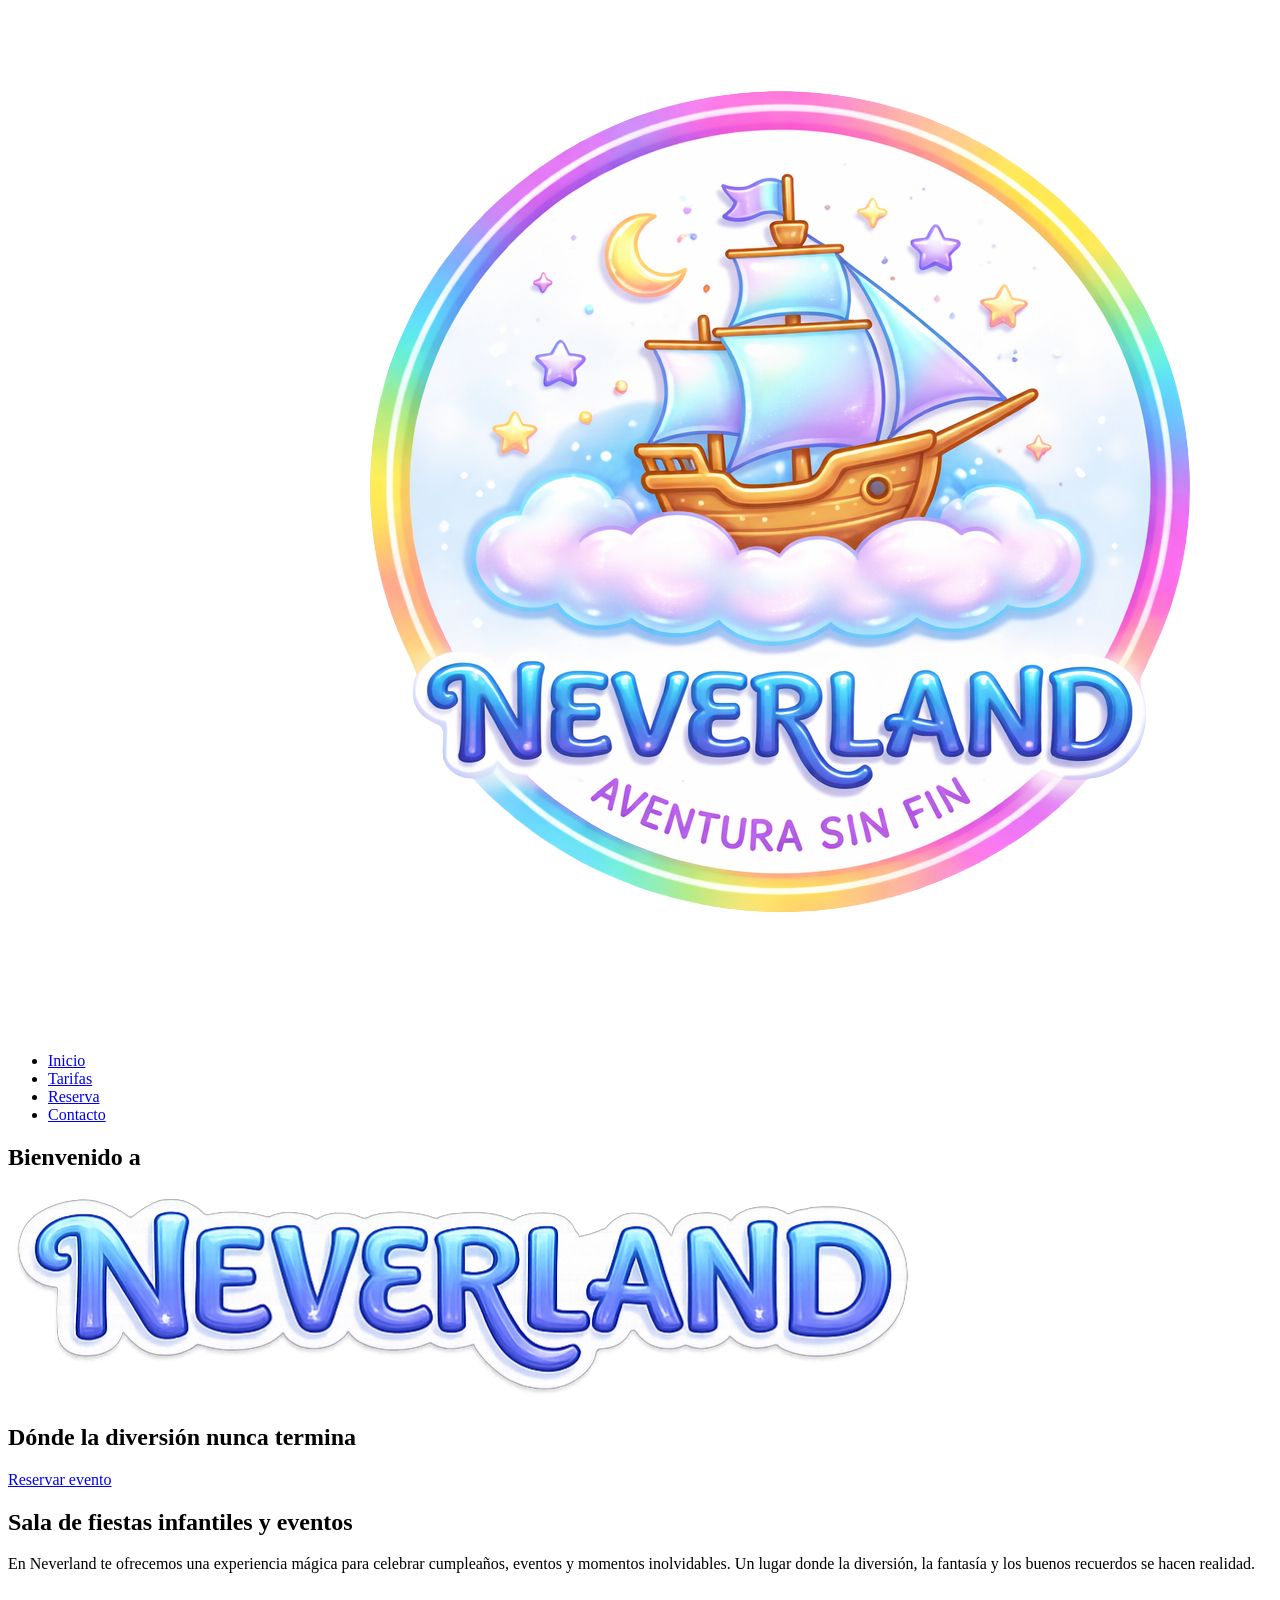
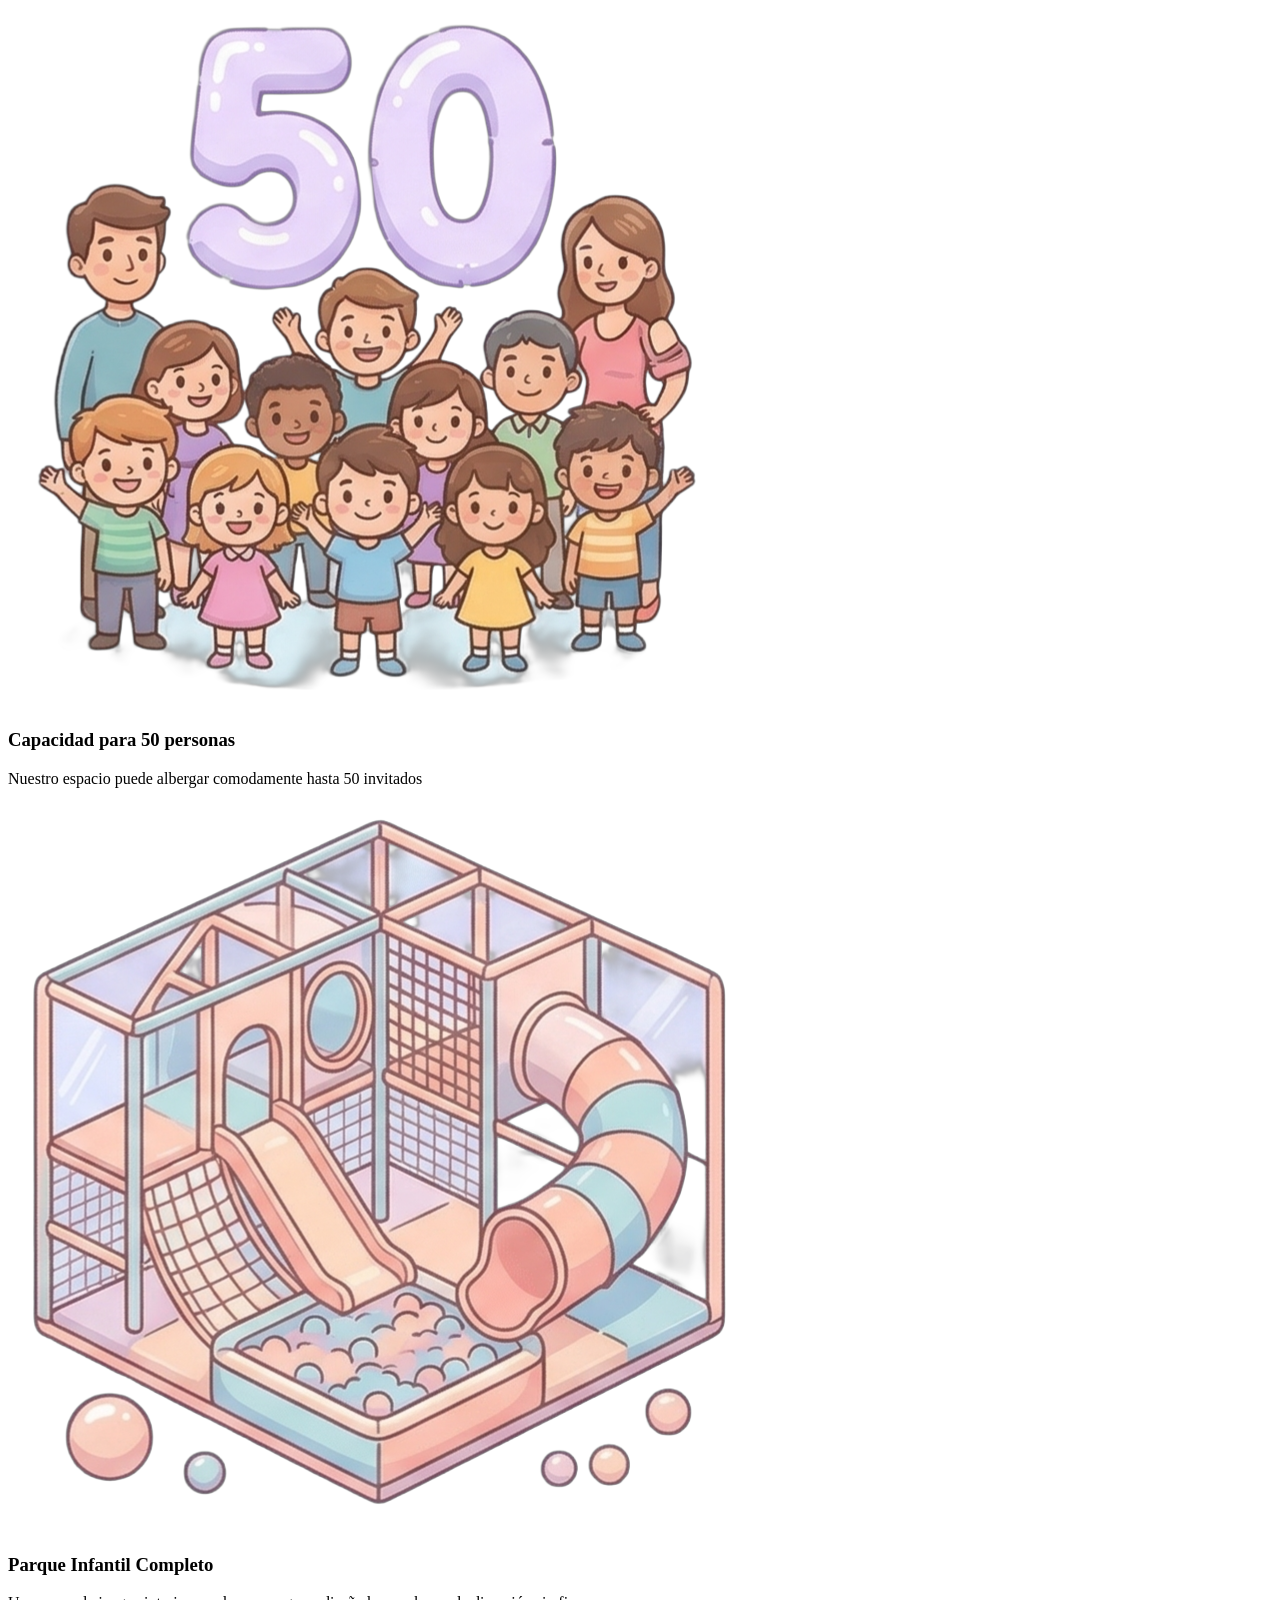
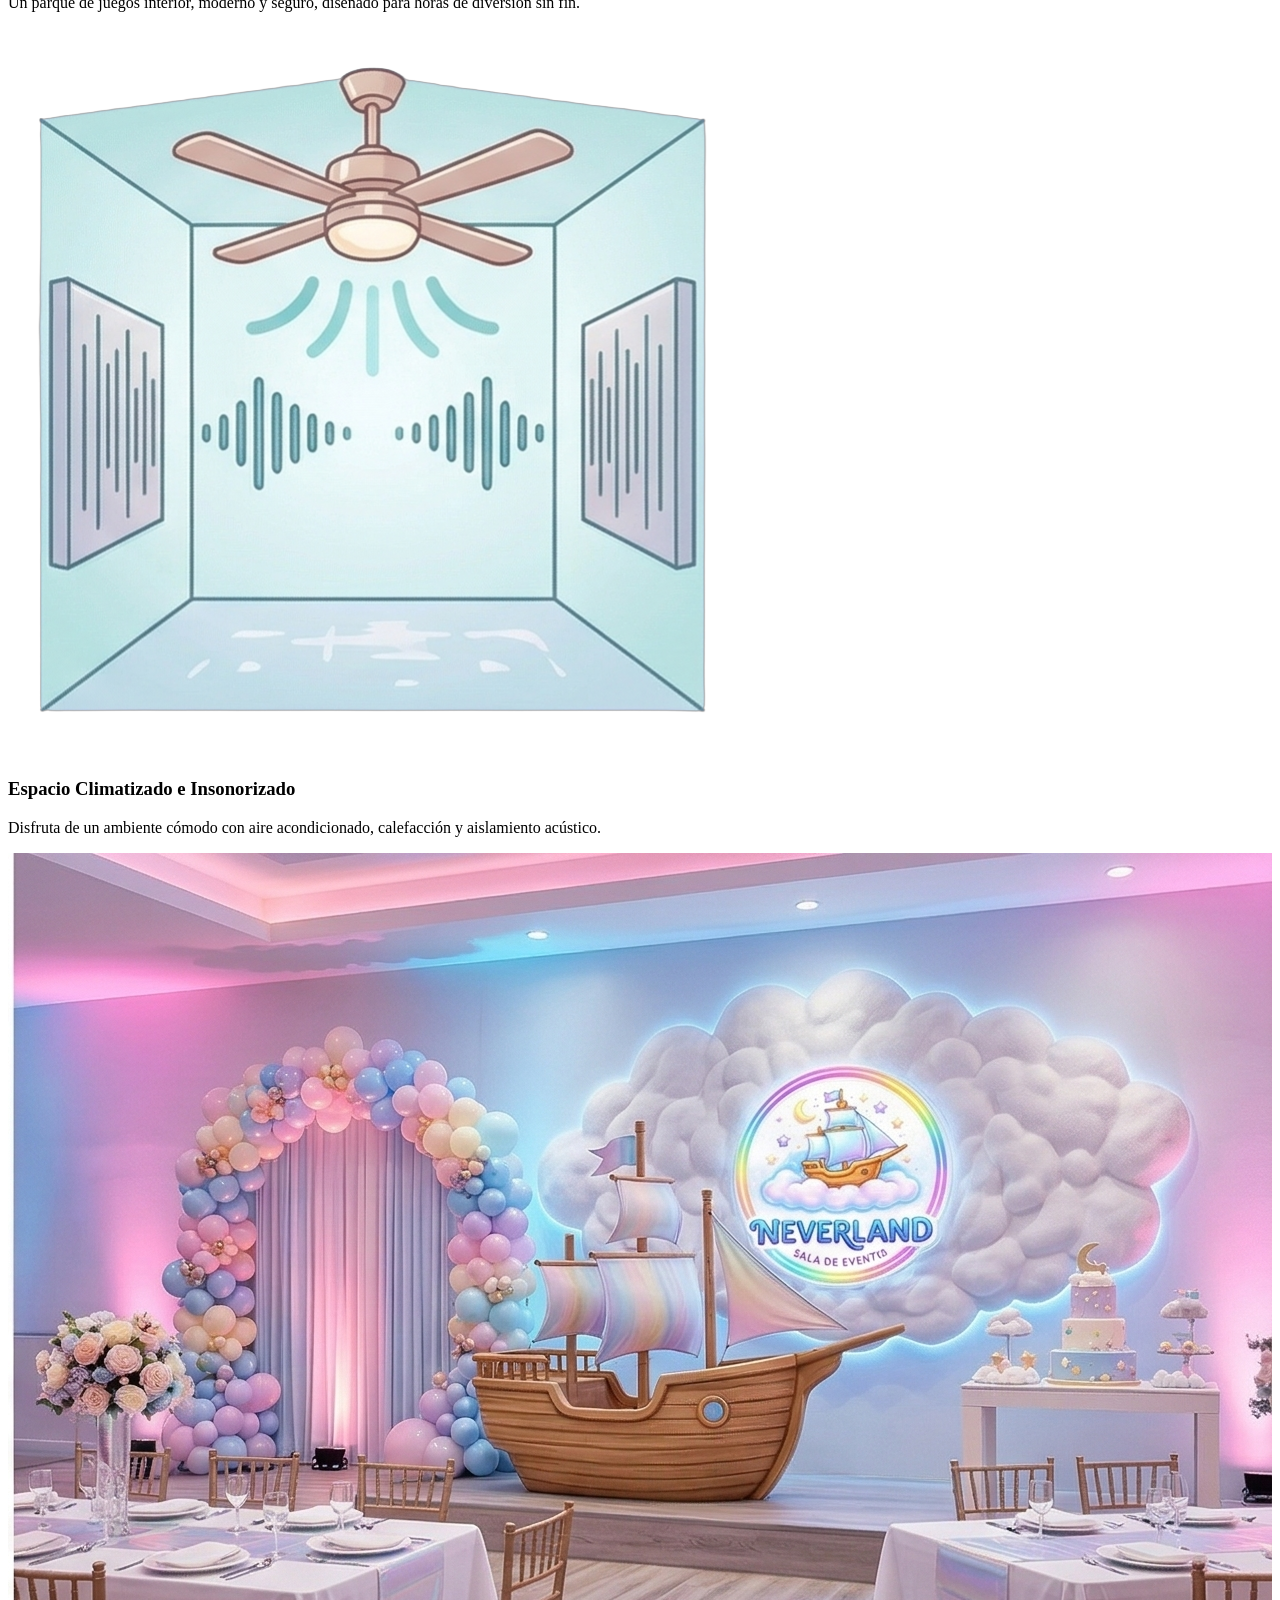
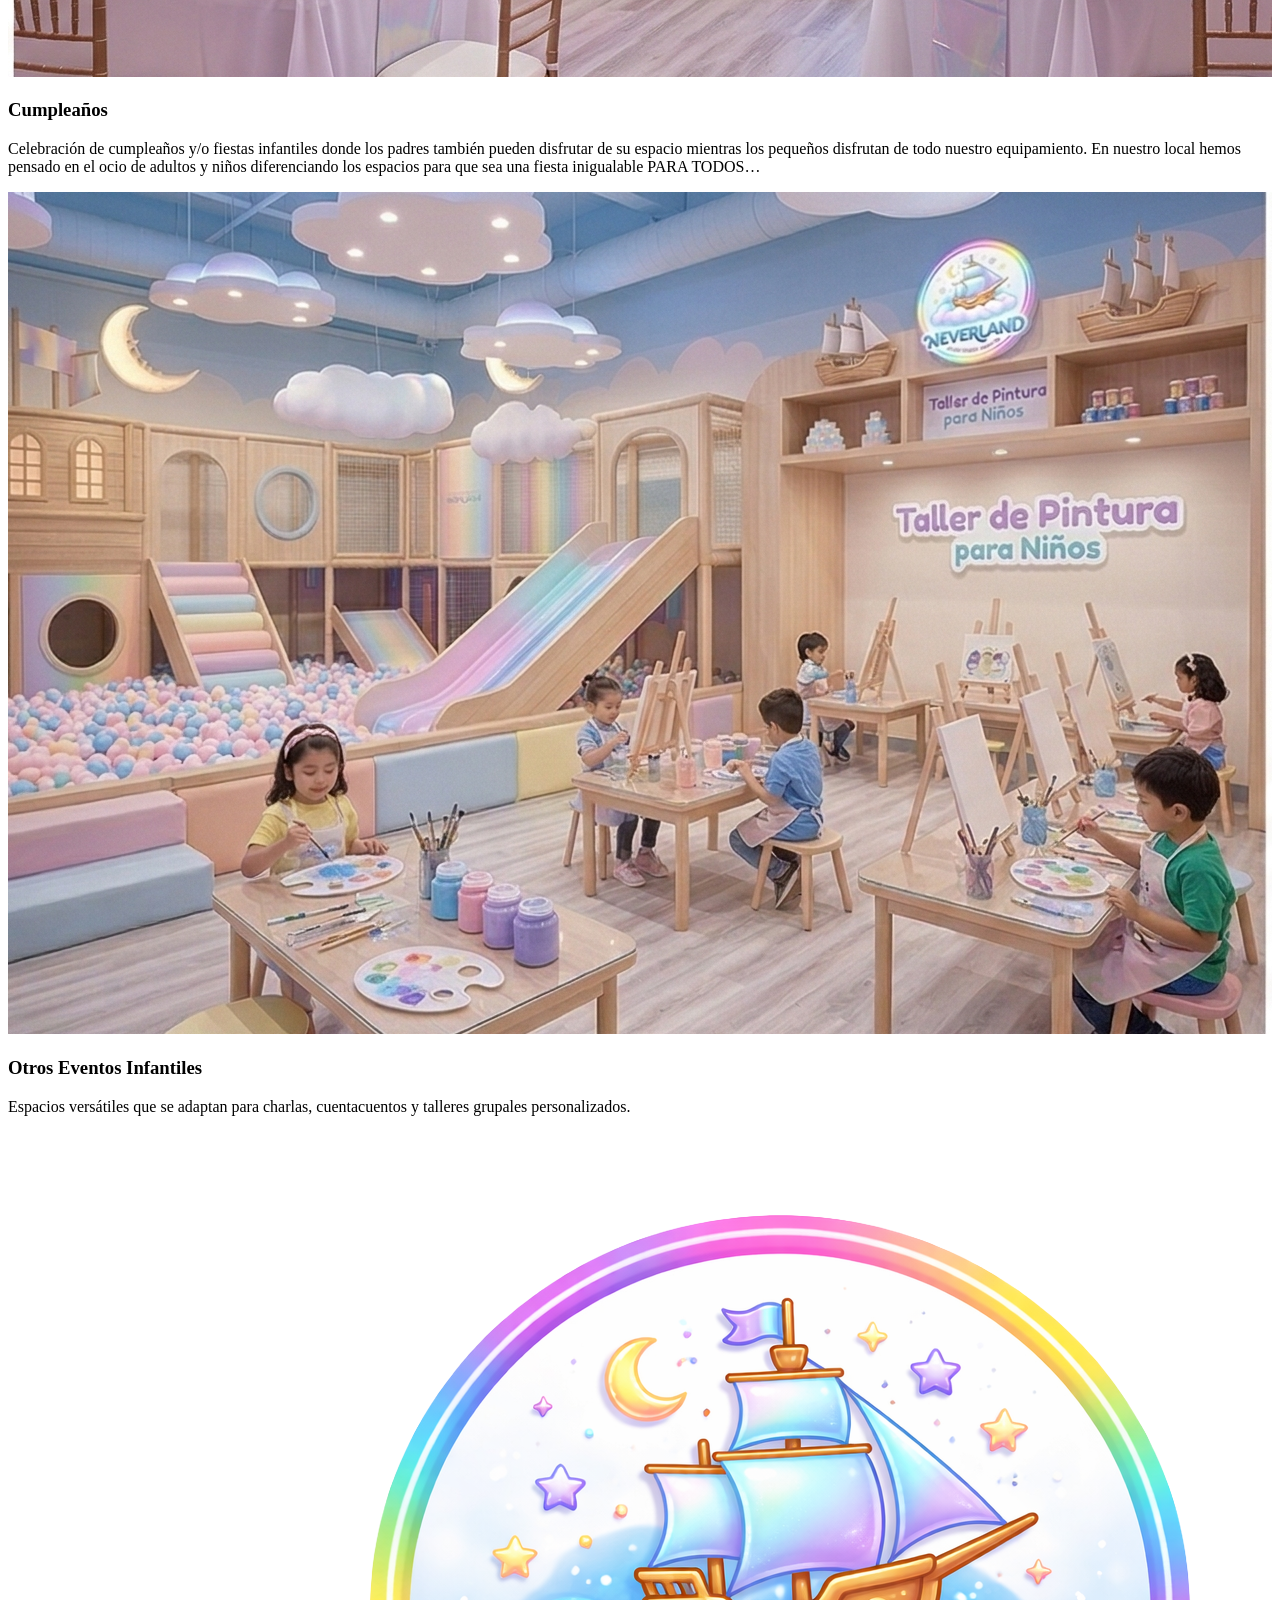
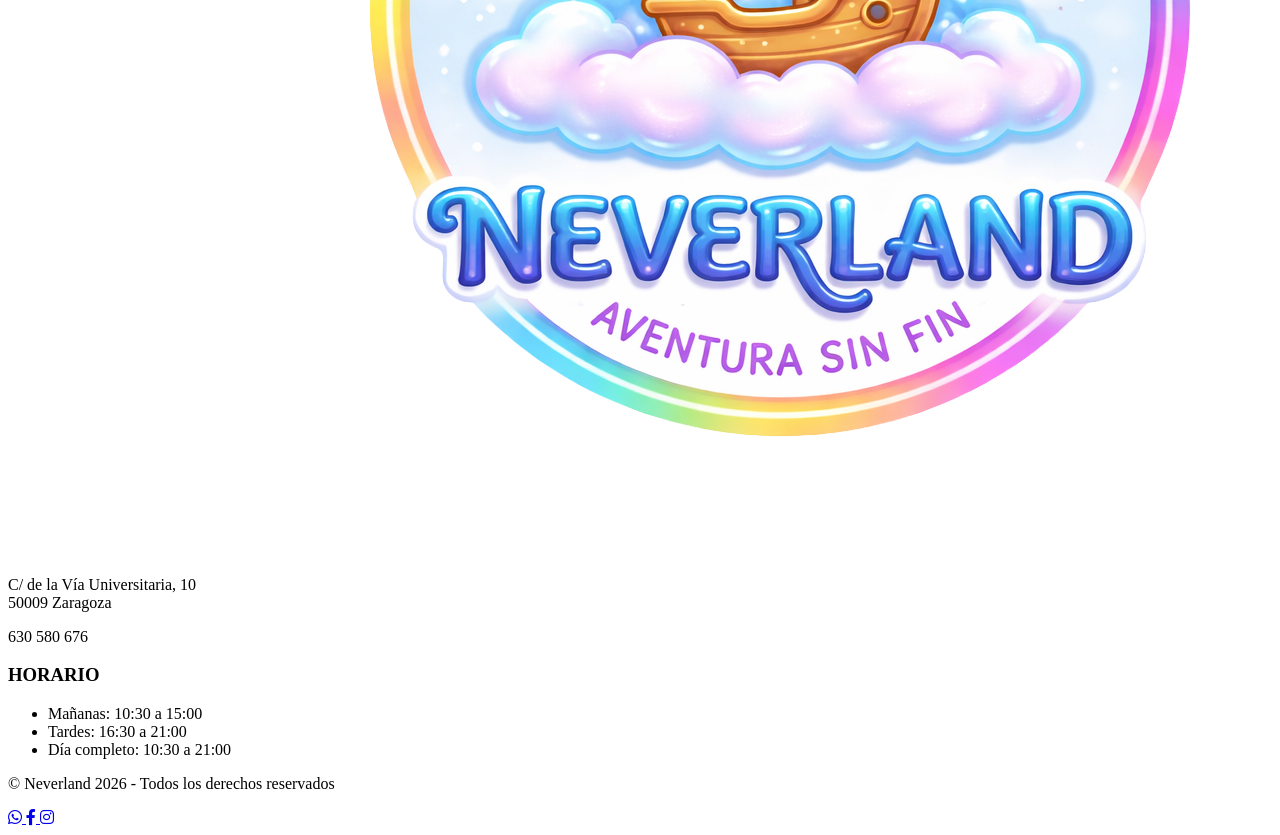
==== Lenguaje_de_Marcas/Web/index.html @ d06a089c "Creación carpeta web y código html página inicio" ====
<!DOCTYPE html>
<html lang="es">

<head>
    <meta charset="UTF-8">
    <meta name="viewport" content="width=device-width, initial-scale=1" />
    <title>Neverland | Sala de enventos y fiestas infantiles en Zaragoza</title>
    <link rel="stylesheet" href="styles.css" />
    <link rel="stylesheet" href="https://cdnjs.cloudflare.com/ajax/libs/font-awesome/6.0.0/css/all.min.css">
</head>

<body>
    <header class="topbar">
        <div class="brand">
            <img class="brand__logo" src="img/Neverland_SinFondo.png" alt="Neverland Sala de Eventos Logo" />
        </div>
        <nav class="nav">
            <ul>
                <li><a href="index.html">Inicio</a></li>
                <li><a href="tarifas.html">Tarifas</a></li>
                <li><a href="reserva.html">Reserva</a></li>
                <li><a href="contacto.html">Contacto</a></li>
            </ul>
        </nav>
    </header>

    <main>
        <section class="hero">
            <div class="hero-content">
                <h1>Bienvenido a <span class="sr-only">Neverland</span></h1>
                <img src="img/Neverland_Tipografía.PNG" alt="Neverland">
                <h2>Dónde la diversión nunca termina</h2>
                <a href="reserva.html" class="btn-primary">Reservar evento</a>
            </div>
        </section>

        <section class="content-container">
            <h2>Sala de fiestas infantiles y eventos</h2>
            <p>En Neverland te ofrecemos una experiencia mágica para celebrar cumpleaños, eventos y momentos
                inolvidables.
                Un lugar donde la diversión, la fantasía y los buenos recuerdos se hacen realidad.
            </p>
        </section>

        <section class="cards">
            <div class="card">
                <img src="img/50_personas.PNG" alt="Icono capacidad">
                <h3>Capacidad para 50 personas</h3>
                <p>Nuestro espacio puede albergar comodamente hasta 50 invitados</p>
            </div>
            <div class="card">
                <img src="img/Parque.PNG" alt="Parque Infantil Completo">
                <h3>Parque Infantil Completo</h3>
                <p>Un parque de juegos interior, moderno y seguro, diseñado para horas de diversión sin fin.</p>
            </div>
            <div class="card">
                <img src="img/Espacio.PNG" alt="Espacio Climatizado e Insonorizado">
                <h3>Espacio Climatizado e Insonorizado</h3>
                <p>Disfruta de un ambiente cómodo con aire acondicionado, calefacción y aislamiento acústico.</p>
            </div>
        </section>

        <section>
            <article class="cumpleaños">
                <img src="img/Foto_Salón.png" alt="Nuestro salón">
                <h3>Cumpleaños</h3>
                <p>Celebración de cumpleaños y/o fiestas infantiles donde los padres también pueden disfrutar de su
                    espacio mientras los pequeños disfrutan de todo nuestro equipamiento. En nuestro local hemos pensado
                    en el ocio de adultos y niños diferenciando los espacios para que sea una fiesta inigualable PARA
                    TODOS…
                </p>
            </article>
            <article class="talleres">
                <img src="img/Taller_Pintura.png" alt="Talleres Infantiles">
                <h3>Otros Eventos Infantiles</h3>
                <p>Espacios versátiles que se adaptan para charlas, cuentacuentos y talleres grupales personalizados.
                </p>
            </article>
        </section>
    </main>

    <footer class="main-footer">
        <div class="footer-top">
            <div class="footer-column brand-info">
                <img src="img/Neverland_SinFondo.png" alt="Neverland Logo" class="footer-logo">
                <p>C/ de la Vía Universitaria, 10<br>50009 Zaragoza</p>
                <p class="phone">630 580 676</p>
            </div>

            <div class="footer-column schedule">
                <h3>HORARIO</h3>
                <ul>
                    <li>Mañanas: 10:30 a 15:00</li>
                    <li>Tardes: 16:30 a 21:00</li>
                    <li>Día completo: 10:30 a 21:00</li>
                </ul>
            </div>
        </div>

        <div class="footer-bottom">
            <div class="legal-links">
                <p>&copy; Neverland 2026 - Todos los derechos reservados</p>
            </div>
            <div class="social-icons">
                <div class="social-links">
                    <a href="https://wa.me/34123456789" target="_blank" class="social-icon whatsapp"
                        aria-label="WhatsApp de Neverland">
                        <i class="fa-brands fa-whatsapp"></i>
                    </a>
                    <a href="https://facebook.com/neverlandzaragoza" target="_blank" class="social-icon facebook"
                        aria-label="Facebook de Neverland">
                        <i class="fa-brands fa-facebook-f"></i>
                    </a>
                    <a href="https://instagram.com/neverlandzaragoza" target="_blank" class="social-icon instagram"
                        aria-label="Instagram de Neverland">
                        <i class="fa-brands fa-instagram"></i>
                    </a>
                </div>
            </div>
        </div>
    </footer>
</body>

</html>
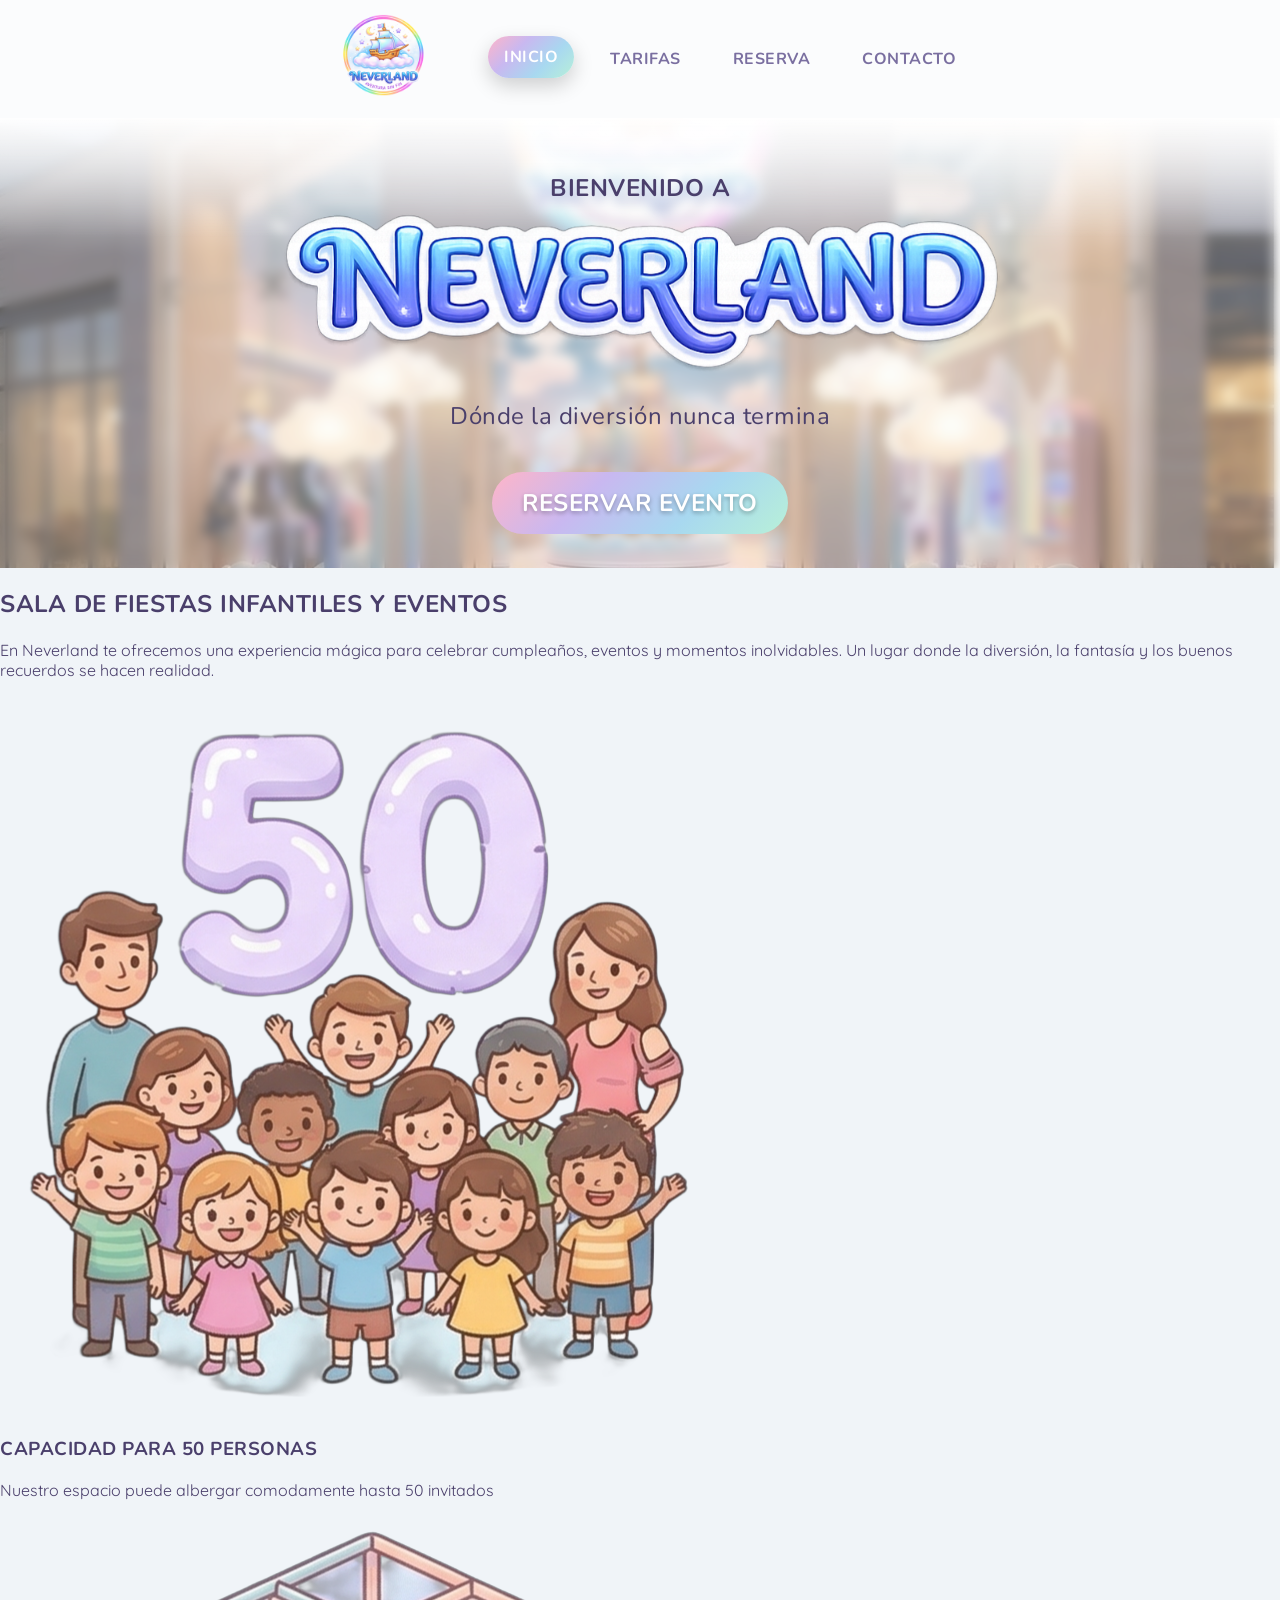
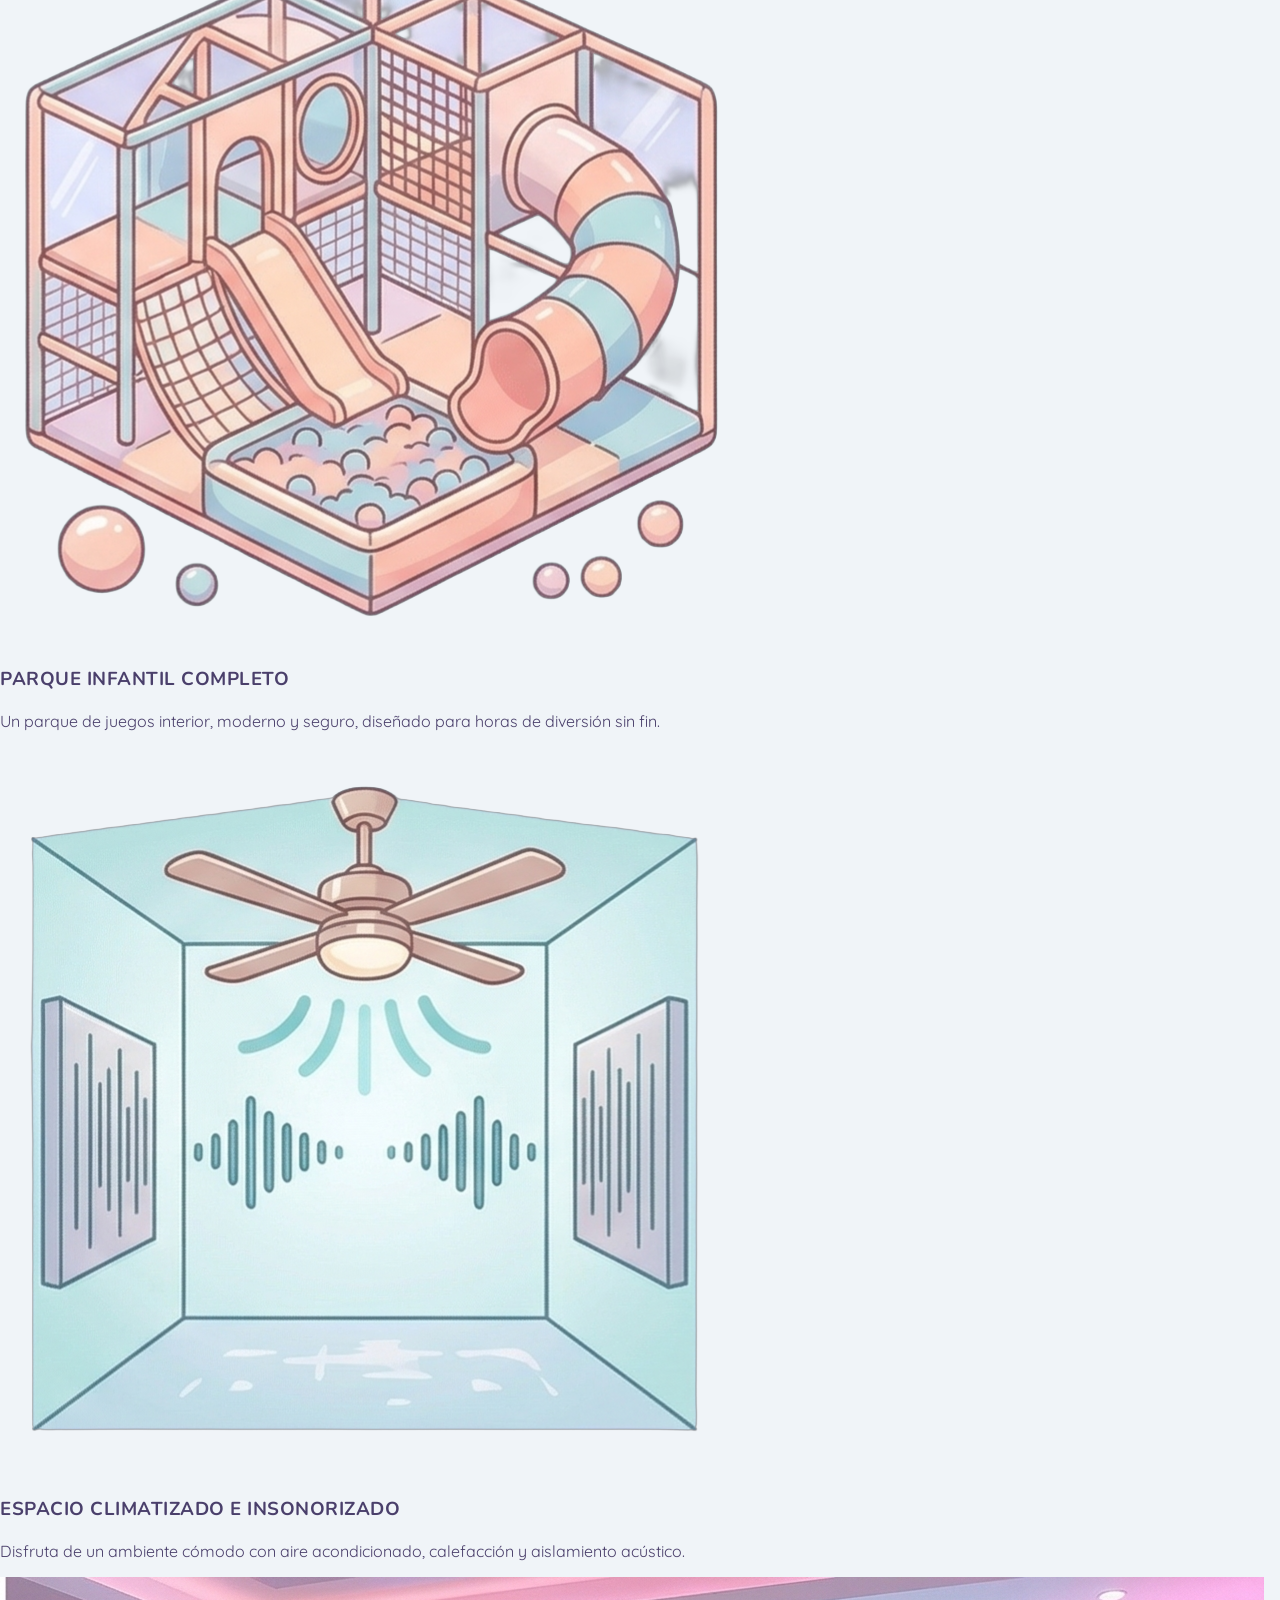
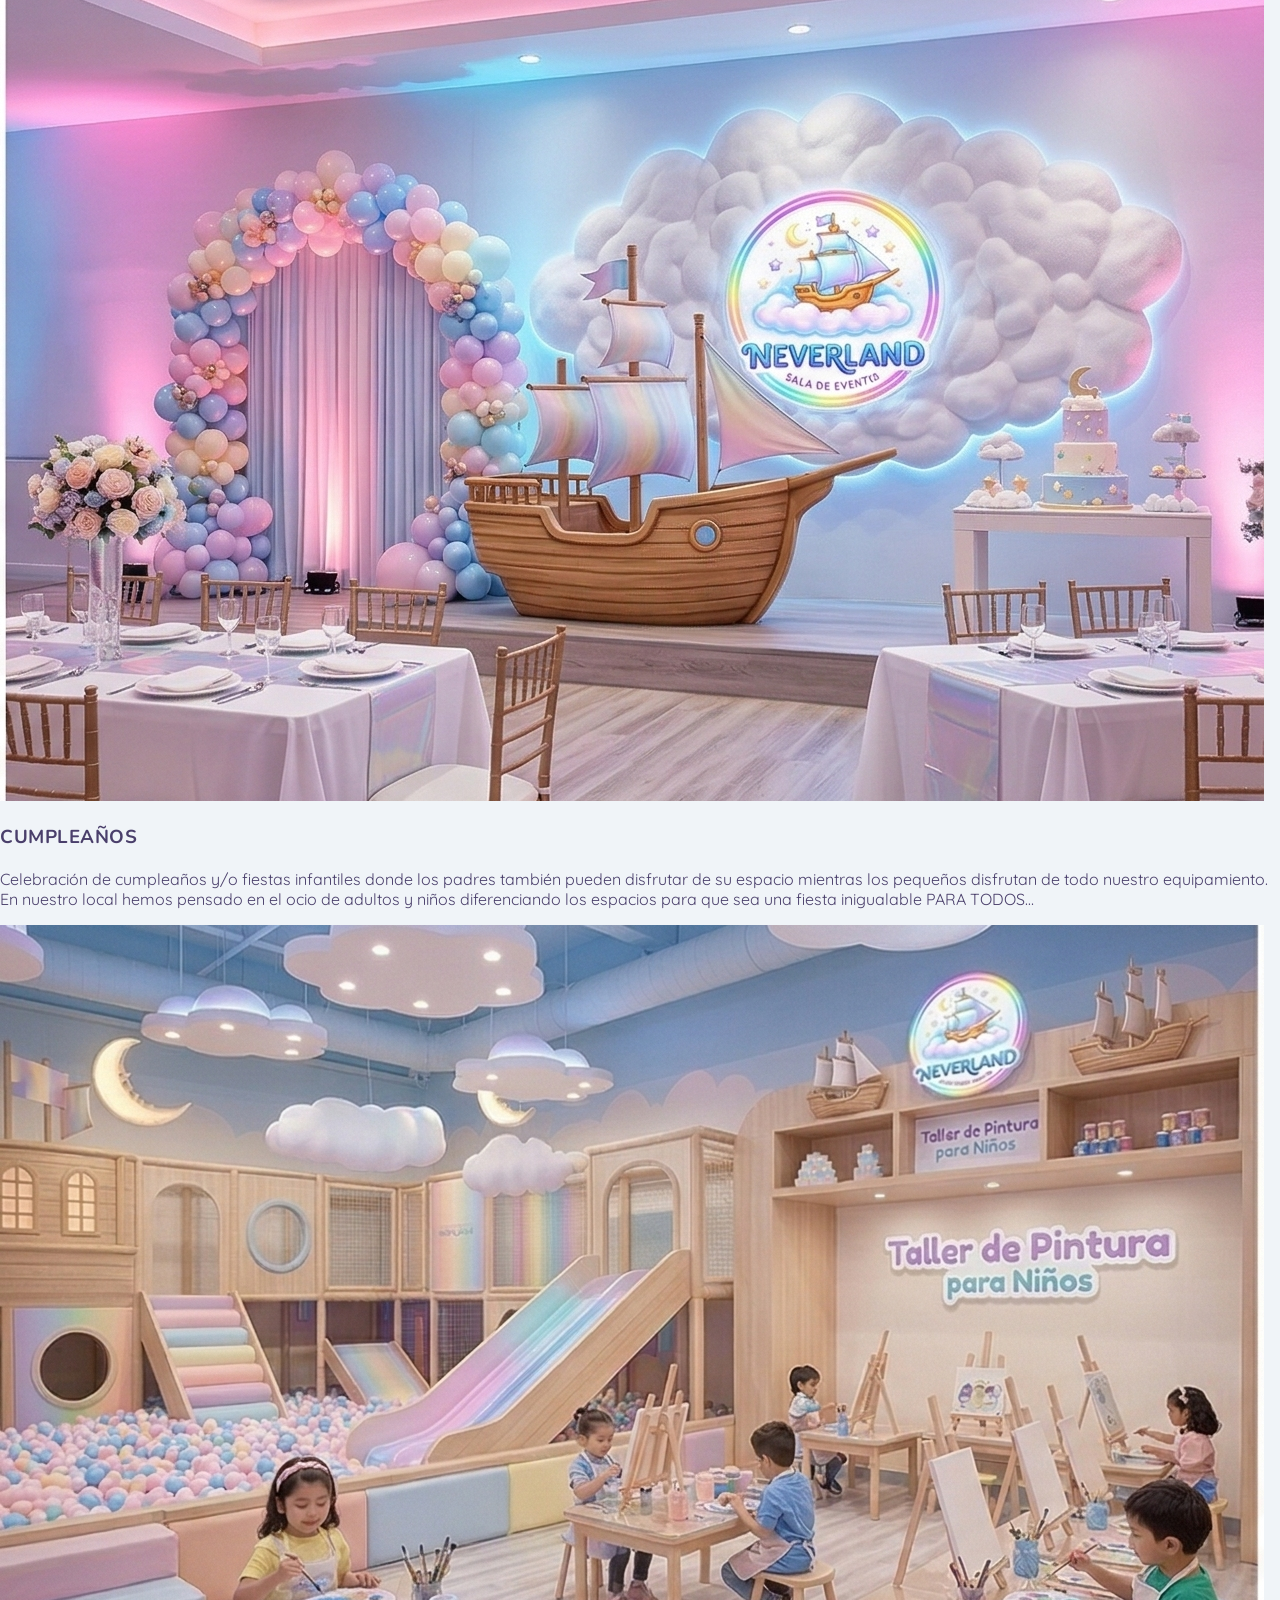
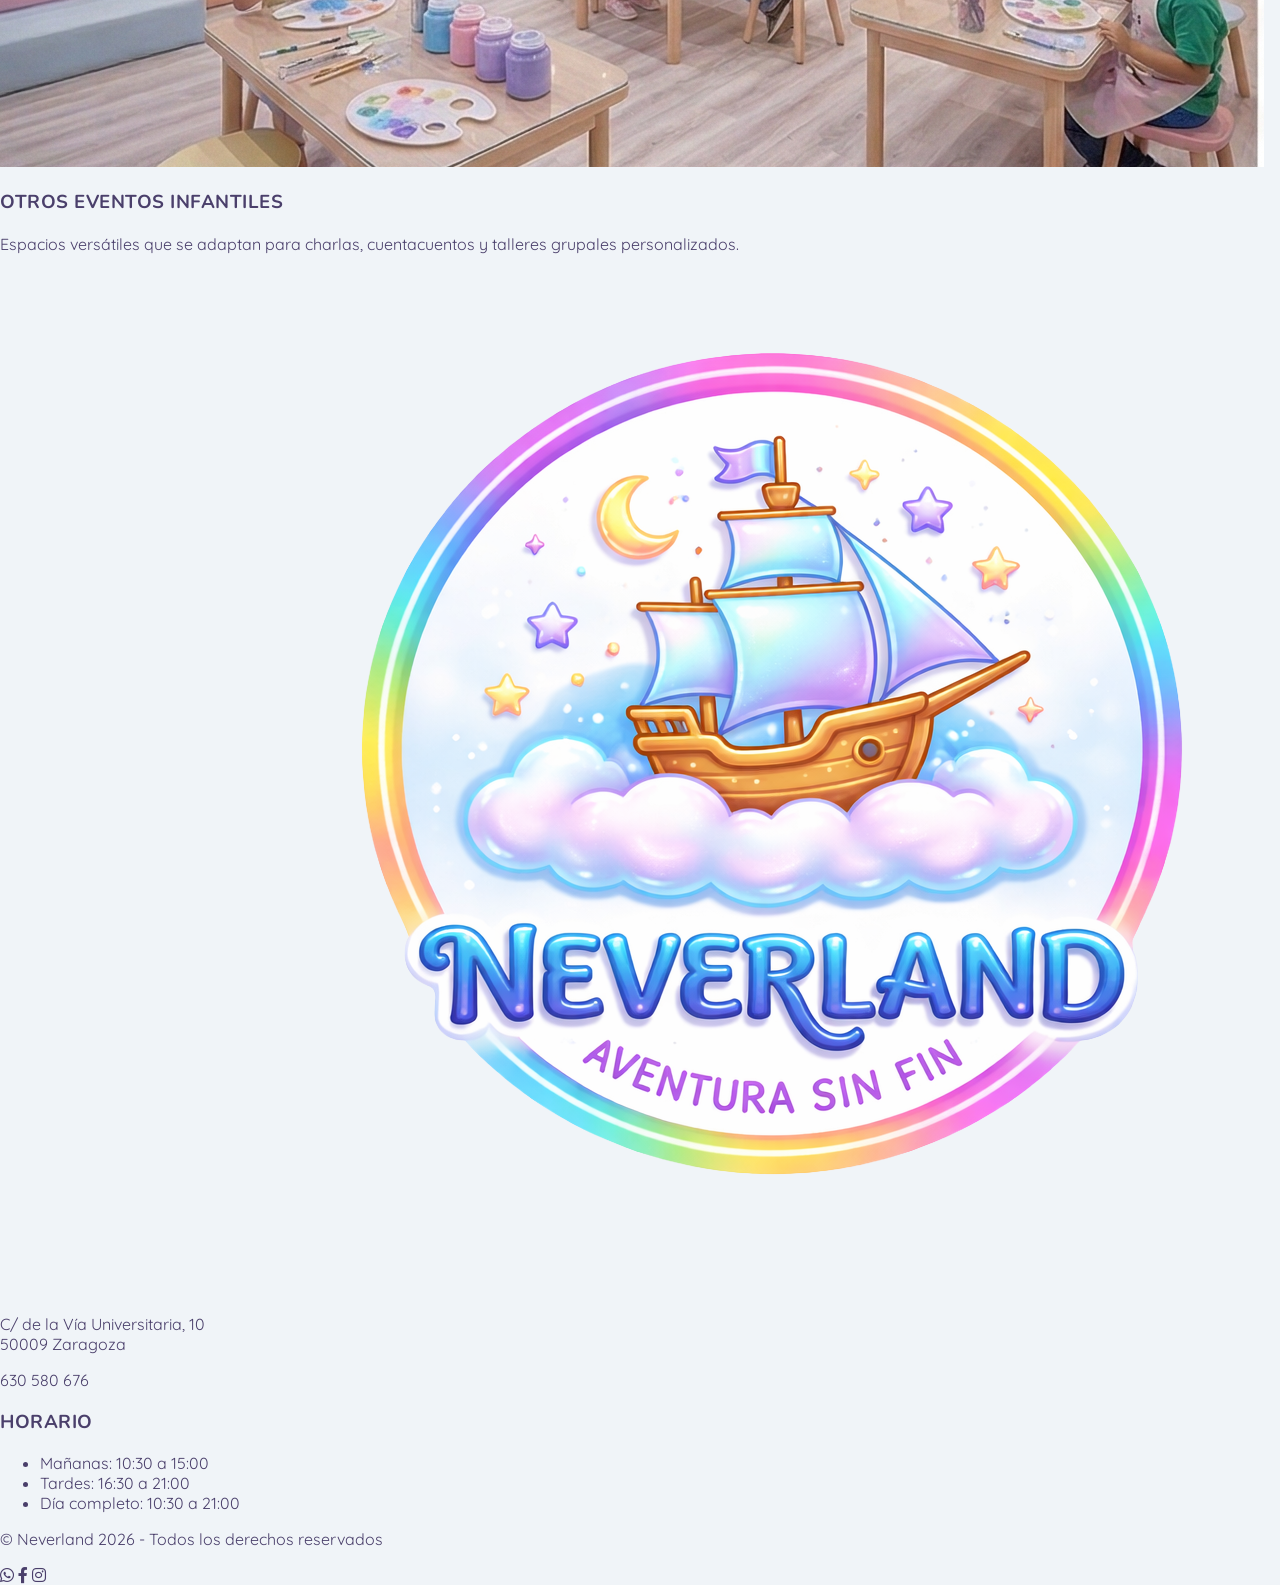
==== commit 410552c7: "Definidos estilos CSS a menú de navegación y hero" ====
--- a/Lenguaje_de_Marcas/Web/index.html
+++ b/Lenguaje_de_Marcas/Web/index.html
@@ -15,12 +15,11 @@
             <img class="brand__logo" src="img/Neverland_SinFondo.png" alt="Neverland Sala de Eventos Logo" />
         </div>
         <nav class="nav">
-            <ul>
-                <li><a href="index.html">Inicio</a></li>
-                <li><a href="tarifas.html">Tarifas</a></li>
-                <li><a href="reserva.html">Reserva</a></li>
-                <li><a href="contacto.html">Contacto</a></li>
-            </ul>
+            <a href="index.html" class="active">Inicio</a>
+            <a href="tarifas.html">Tarifas</a>
+            <a href="reserva.html">Reserva</a>
+            <a href="contacto.html">Contacto</a>
+        </nav>
         </nav>
     </header>
 
@@ -30,7 +29,7 @@
                 <h1>Bienvenido a <span class="sr-only">Neverland</span></h1>
                 <img src="img/Neverland_Tipografía.PNG" alt="Neverland">
                 <h2>Dónde la diversión nunca termina</h2>
-                <a href="reserva.html" class="btn-primary">Reservar evento</a>
+                <a href="reserva.html" class="btn-primary"><span>Reservar Evento</span></a>
             </div>
         </section>
 
--- a/Lenguaje_de_Marcas/Web/styles.css
+++ b/Lenguaje_de_Marcas/Web/styles.css
@@ -0,0 +1,224 @@
+@import url('https://fonts.googleapis.com/css2?family=Nunito:ital,wght@0,200..1000;1,200..1000&display=swap');
+@import url('https://fonts.googleapis.com/css2?family=Nunito:ital,wght@0,200..1000;1,200..1000&family=Quicksand:wght@300..700&display=swap');
+:root {
+    --blue: #4A90E2;
+    --purple: #c0bdeeec;
+    --pink: #FDA7DF;
+    --yellow: #FFD32A;
+    --white: #FFFFFF;
+    --bg-soft: #F0F4F8;
+    --text: #4A3F6B;
+    --text2: #7A6FA0;
+    --shadow: 0 14px 30px rgba(0, 0, 0, .35);
+    --r: 18px;
+    /* Añadimos los colores del degradado como variables para que sea más fácil de editar */
+    --gradient: linear-gradient(135deg, #FFB5C8, #C9B8F0, #A8D8F0, #B8F0D8);
+}
+
+
+* {
+    box-sizing: border-box;
+}
+
+body {
+    margin: 0;
+    font-family:'Quicksand', sans-serif;
+    color: var(--text);
+    background-color: var(--bg-soft);
+}
+
+/* CORRECCIÓN 1: En tu código original decía 'Nunito', pero no la importaste. 
+   He cambiado a 'Fredoka' que sí está en tu @import.
+   CORRECCIÓN 2: El font-weight máximo es 900 o 1000. 2000 no existe.
+*/
+h1, h2, h3, .nav a, .btn-primary {
+    font-family: 'Nunito', Arial, sans-serif; /* Se añadió sans-serif y se corrigió la coma suelta */
+    letter-spacing: 0.5px;
+    font-weight: bold; /* Valor corregido de 2000 a 700 */
+    text-transform: uppercase;
+}
+
+a {
+    color: inherit;
+    text-decoration: none;
+}
+
+.topbar {
+    position: sticky;
+    top: 0;
+    z-index: 100;
+    background: rgba(255, 255, 255, 0.7);
+    backdrop-filter: blur(01px);
+    -webkit-backdrop-filter: blur(01px);
+    padding: 7px 20px;
+    min-height: 60px;
+    display: flex;
+    align-items: center;
+    justify-content: center;
+    gap: 30px; /* CORRECCIÓN: 300px de gap es demasiado, suele romper el diseño en pantallas normales. He bajado a 30px. */
+}
+
+.brand__logo {
+    width: 150px;
+    height: auto; /* Cambiado de 100px a auto para no deformar el logo */
+    opacity: 0;
+    /* Usamos ease-out para que empiece rápido y frene suavemente al final */
+    animation: birthSmooth 0.6s ease-out forwards;
+    animation-delay: 0.2s;
+    transform-origin: center;
+}
+
+.nav {
+    display: flex;
+    align-items: center;
+    gap: 20px;
+}
+
+.nav a {
+    padding: 10px 16px;
+    border-radius: 999px;
+    color: var(--text2);
+    font-weight: bold;
+    background: transparent;
+    transition: all 0.3s ease; /* Reducido de 0.75s para que se sienta más reactivo */
+}
+
+.nav a:hover,
+.nav a.active {
+    transform: translateY(-2px);
+    box-shadow: 0 8px 20px rgba(0, 0, 0, 0.18);
+    background: var(--gradient);
+    color: #FFFFFF;
+}
+
+.hero {
+    position: relative;
+    min-height: 50vh;
+    display: flex;
+    align-items: center;
+    justify-content: center;
+    text-align: center;
+    padding: 30px 20px;
+    background-image: linear-gradient(to bottom, rgba(255, 255, 255, 1) 0%, 
+            rgba(255, 255, 255, 0.8) 2%, 
+            rgba(255, 255, 255, 0) 30%), url("img/Foto_Fachada.png"); 
+    background-size: cover;
+    background-position: center;
+}
+
+/* El pseudo-elemento para el blur de fondo está perfecto */
+.hero::before {
+    content: "";
+    position: absolute;
+    inset: 0;
+    background: rgba(255, 255, 255, 0.35);
+    backdrop-filter: blur(6px);
+    -webkit-backdrop-filter: blur(6px);
+    z-index: 1;
+}
+
+.hero::after {
+  content: "";
+  position: absolute;
+  top: 0;
+  left: 0;
+  width: 100%;
+  height: 120px; /* Ajusta la altura de la transición */
+  /* Degradado que sale desde el blanco/transparente del nav */
+  background: linear-gradient(to bottom, rgba(255,255,255,0.8) 0%, transparent 100%);
+  z-index: 1;
+}
+
+.hero-content {
+    position: relative;
+    z-index: 2;
+}
+
+.hero-content > * {
+    opacity: 0; /* Empiezan invisibles */
+    animation: fadeInUp 0.8s ease-out forwards;
+}
+
+.hero-content h1 {
+    margin-bottom: 5px; /* Reduce el espacio debajo de "BIENVENIDO A" */
+    font-size: 1.5rem;   /* Un poco más pequeño para laptops */
+    animation-delay: 0.2s
+}
+
+.hero-content img { 
+    opacity: 0;
+   animation-delay: 0.4s; 
+    max-width: 80%; /* Sugerencia para que no se vea gigante en el portátil */
+    height: auto;
+}
+
+.hero-content h2 {
+
+    font-size: 1.5rem;   /* Un poco más pequeño para laptops */
+    font-weight: 400;
+    text-transform: none;
+    animation-delay: 0.6s;
+}
+
+.hero-content p {
+    animation-delay: 0.6s
+}    
+
+.btn-primary {
+    display: inline-block;
+    margin-top: 20px;
+    padding: 15px 30px; /* Invertido: más ancho que alto para que parezca un botón real */
+    border-radius: 999px;
+    background: var(--gradient);
+    color: white;
+    transition: all 0.3s ease;
+    animation-delay: 0.8s;
+}
+
+.btn-primary span {
+    font-size: 24px;
+    font-weight: 700;
+    color: #ffffff;
+    text-shadow: 0 2px 4px rgba(0,0,0,0.3);
+}
+
+.btn-primary:hover {
+    transform: translateY(-3px);
+    box-shadow: 0 10px 20px rgba(0, 0, 0, 0.2);
+}
+
+@keyframes fadeInUp {
+    from {
+        opacity: 0;
+        transform: translateY(25px);
+    }
+    to {
+        opacity: 1;
+        transform: translateY(0);
+    }
+}
+
+@keyframes birth {
+    0% {
+        opacity: 0;
+        transform: scale(0.3); /* Empieza muy pequeñito */
+    }
+    70% {
+        transform: scale(1.1); /* Crece un poquito más de su tamaño (efecto rebote) */
+    }
+    100% {
+        opacity: 1;
+        transform: scale(1); /* Se queda en su tamaño original */
+    }
+}
+
+@keyframes birthSmooth {
+    from {
+        opacity: 0;
+        transform: scale(0); /* Empieza desde la nada absoluta */
+    }
+    to {
+        opacity: 1;
+        transform: scale(1); /* Termina en su tamaño original sin pasarse */
+    }
+}
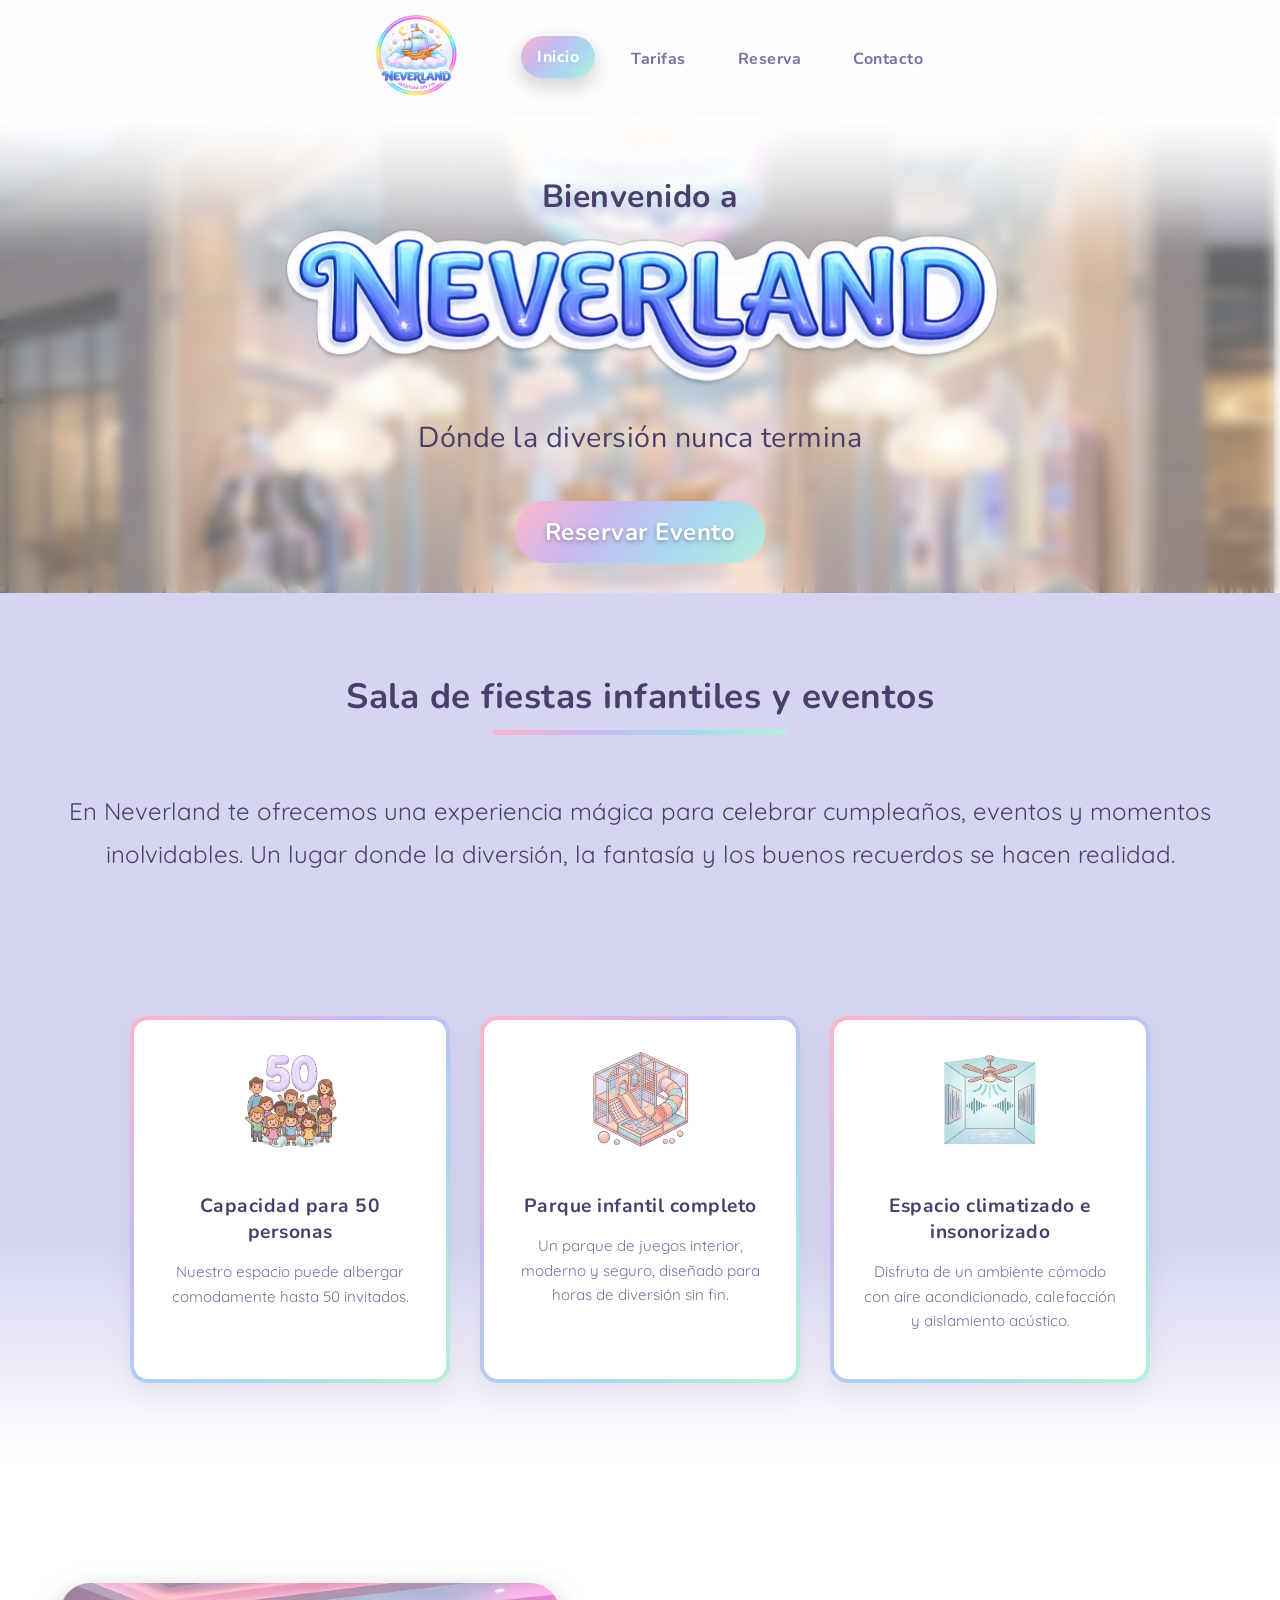
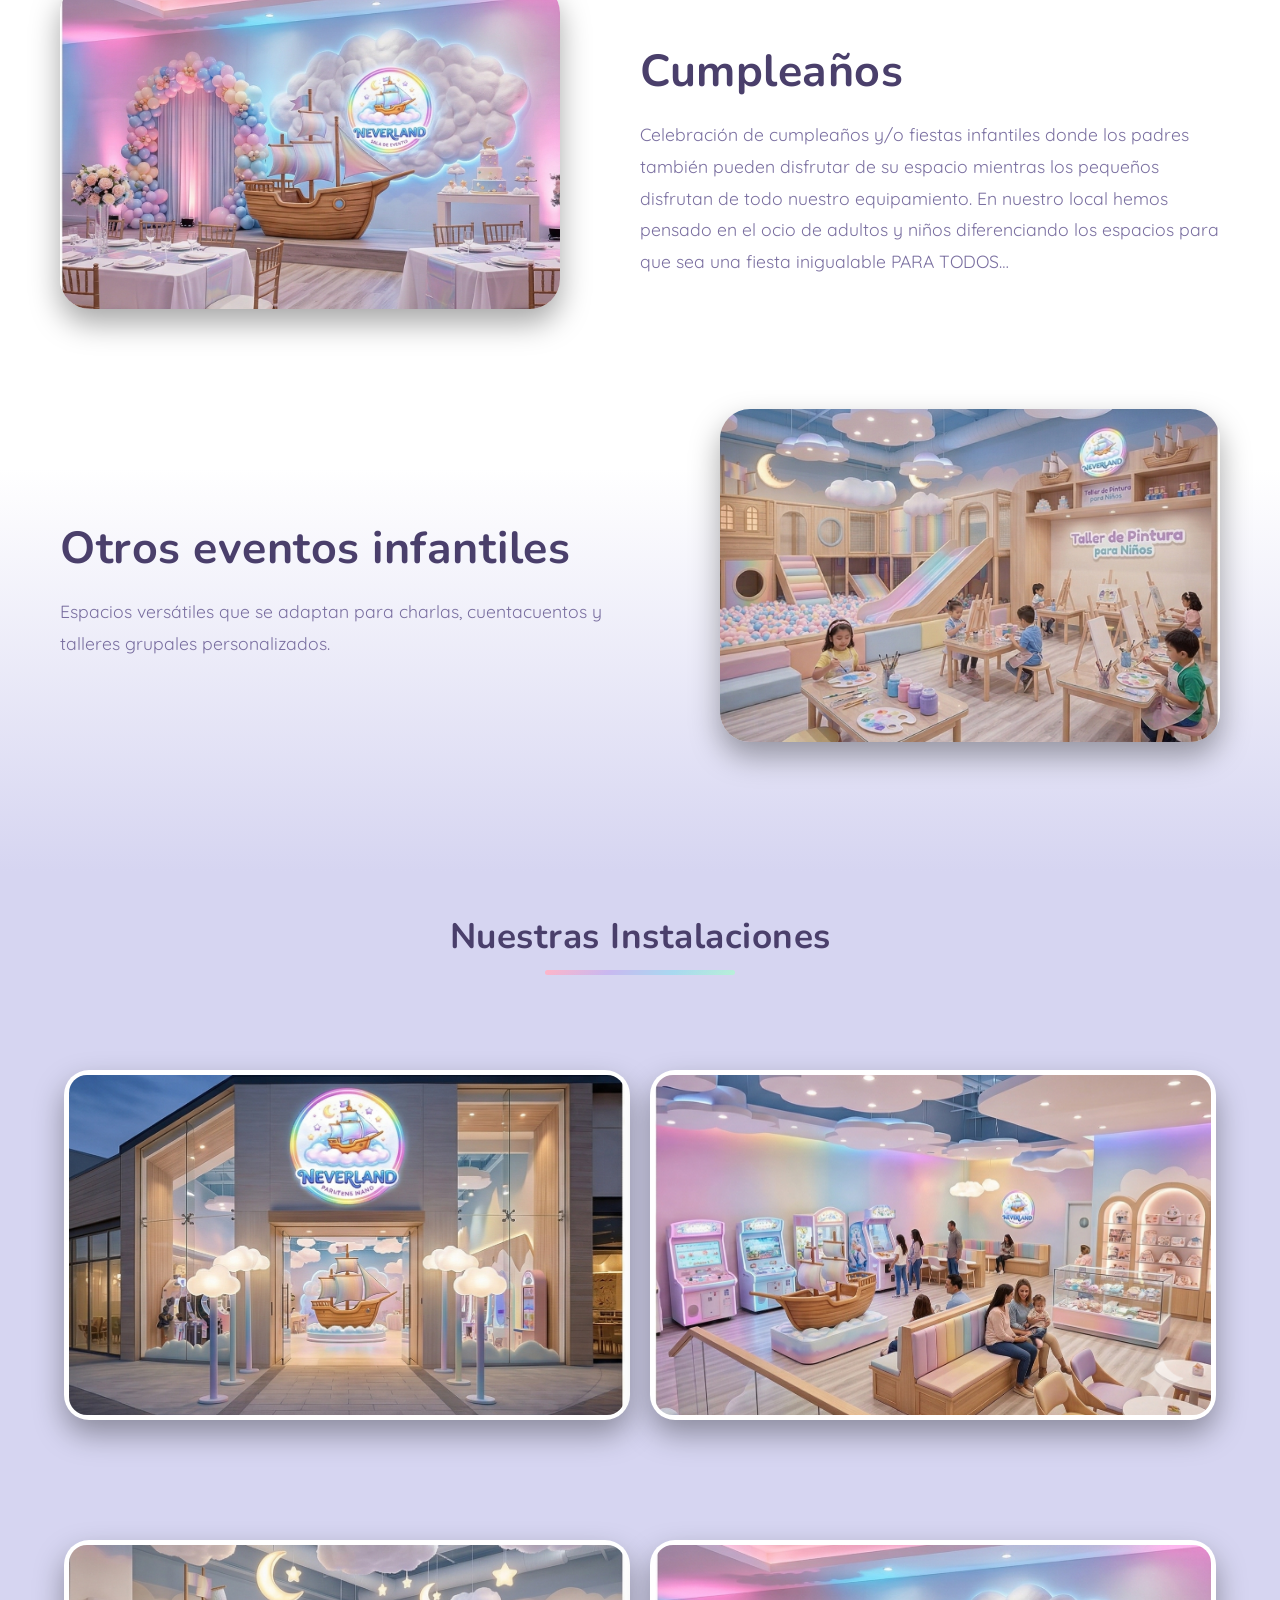
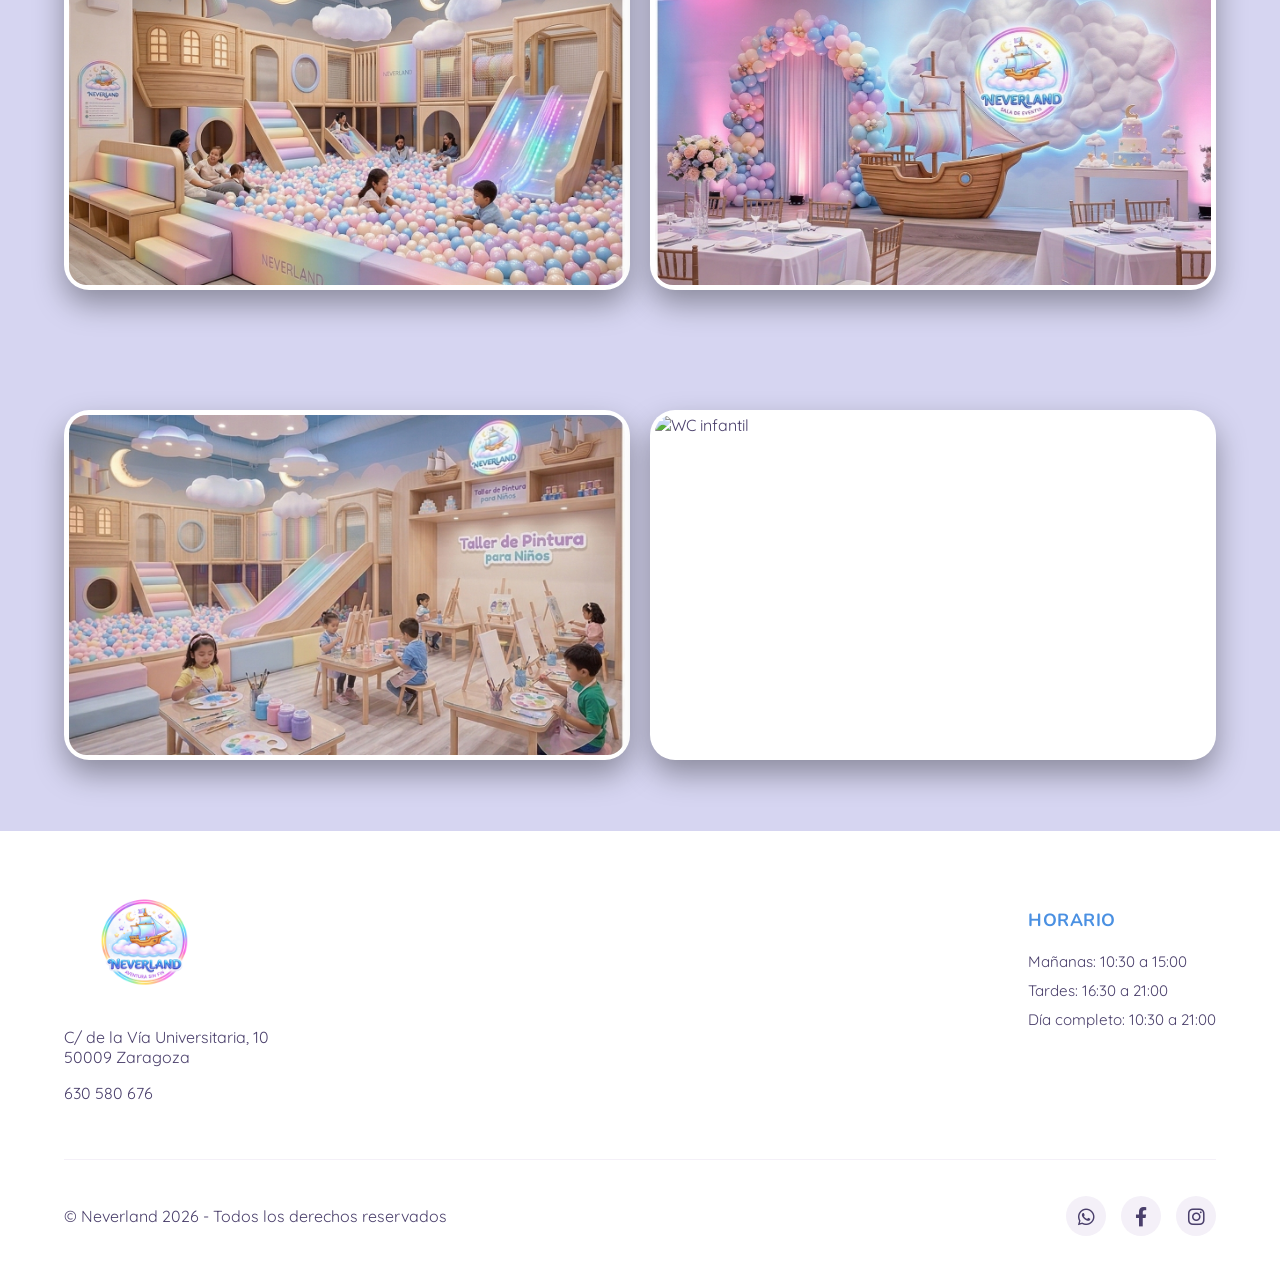
==== commit 74ceccb5: "Definidos estilos CSS para las demás secciones de la página de inicio" ====
--- a/Lenguaje_de_Marcas/Web/index.html
+++ b/Lenguaje_de_Marcas/Web/index.html
@@ -19,7 +19,6 @@
             <a href="tarifas.html">Tarifas</a>
             <a href="reserva.html">Reserva</a>
             <a href="contacto.html">Contacto</a>
-        </nav>
         </nav>
     </header>
 
@@ -45,35 +44,64 @@
             <div class="card">
                 <img src="img/50_personas.PNG" alt="Icono capacidad">
                 <h3>Capacidad para 50 personas</h3>
-                <p>Nuestro espacio puede albergar comodamente hasta 50 invitados</p>
+                <p>Nuestro espacio puede albergar comodamente hasta 50 invitados.</p>
             </div>
             <div class="card">
                 <img src="img/Parque.PNG" alt="Parque Infantil Completo">
-                <h3>Parque Infantil Completo</h3>
+                <h3>Parque infantil completo</h3>
                 <p>Un parque de juegos interior, moderno y seguro, diseñado para horas de diversión sin fin.</p>
             </div>
             <div class="card">
                 <img src="img/Espacio.PNG" alt="Espacio Climatizado e Insonorizado">
-                <h3>Espacio Climatizado e Insonorizado</h3>
+                <h3>Espacio climatizado e insonorizado</h3>
                 <p>Disfruta de un ambiente cómodo con aire acondicionado, calefacción y aislamiento acústico.</p>
             </div>
         </section>
 
-        <section>
+        <section class="services">
             <article class="cumpleaños">
                 <img src="img/Foto_Salón.png" alt="Nuestro salón">
-                <h3>Cumpleaños</h3>
-                <p>Celebración de cumpleaños y/o fiestas infantiles donde los padres también pueden disfrutar de su
-                    espacio mientras los pequeños disfrutan de todo nuestro equipamiento. En nuestro local hemos pensado
-                    en el ocio de adultos y niños diferenciando los espacios para que sea una fiesta inigualable PARA
-                    TODOS…
-                </p>
+                <div class="article-text">
+                    <h3>Cumpleaños</h3>
+                    <p>Celebración de cumpleaños y/o fiestas infantiles donde los padres también pueden disfrutar de su
+                        espacio mientras los pequeños disfrutan de todo nuestro equipamiento. En nuestro local hemos
+                        pensado
+                        en el ocio de adultos y niños diferenciando los espacios para que sea una fiesta inigualable
+                        PARA
+                        TODOS…
+                    </p>
+                </div>
             </article>
             <article class="talleres">
                 <img src="img/Taller_Pintura.png" alt="Talleres Infantiles">
-                <h3>Otros Eventos Infantiles</h3>
-                <p>Espacios versátiles que se adaptan para charlas, cuentacuentos y talleres grupales personalizados.
-                </p>
+                <div class="article-text">
+                    <h3>Otros eventos infantiles</h3>
+                    <p>Espacios versátiles que se adaptan para charlas, cuentacuentos y talleres grupales
+                        personalizados.</p>
+                </div>
+            </article>
+        </section>
+
+        <h2 id="fotos" class="galery-title"> Nuestras Instalaciones</h2>
+
+        <section class="galery">
+            <article class="fachada">
+                <img src="img/Foto_Fachada.png" alt="Fachada">
+            </article>
+            <article class="arcade">
+                <img src="img/Foto_Arcade.PNG" alt="Espacio de juegos arcade">
+            </article>
+            <article class="parque">
+                <img src="img/Foto_Parque.png" alt="Parque de bolas">
+            </article>
+            <article class="salon">
+                <img src="img/Foto_Salón.png" alt="Nuestro salón">
+            </article>
+            <article class="taller">
+                <img src="img/Taller_Pintura.png" alt="Taller de pintura">
+            </article>
+            <article class="baños">
+                <img src="img/Baño_Niños.png" alt="WC infantil">
             </article>
         </section>
     </main>
--- a/Lenguaje_de_Marcas/Web/styles.css
+++ b/Lenguaje_de_Marcas/Web/styles.css
@@ -1,20 +1,18 @@
-@import url('https://fonts.googleapis.com/css2?family=Nunito:ital,wght@0,200..1000;1,200..1000&display=swap');
-@import url('https://fonts.googleapis.com/css2?family=Nunito:ital,wght@0,200..1000;1,200..1000&family=Quicksand:wght@300..700&display=swap');
+@import url('https://fonts.googleapis.com/css2?family=Nunito:wght@400;700;800&family=Quicksand:wght@300;500;700&display=swap');
+
 :root {
     --blue: #4A90E2;
-    --purple: #c0bdeeec;
+    --purple: #d6d5f1;
     --pink: #FDA7DF;
     --yellow: #FFD32A;
     --white: #FFFFFF;
-    --bg-soft: #F0F4F8;
+    --bg-soft: #f4f0f8;
     --text: #4A3F6B;
     --text2: #7A6FA0;
     --shadow: 0 14px 30px rgba(0, 0, 0, .35);
     --r: 18px;
-    /* Añadimos los colores del degradado como variables para que sea más fácil de editar */
     --gradient: linear-gradient(135deg, #FFB5C8, #C9B8F0, #A8D8F0, #B8F0D8);
 }
-
 
 * {
     box-sizing: border-box;
@@ -22,20 +20,15 @@
 
 body {
     margin: 0;
-    font-family:'Quicksand', sans-serif;
+    font-family: 'Quicksand', sans-serif;
     color: var(--text);
     background-color: var(--bg-soft);
 }
 
-/* CORRECCIÓN 1: En tu código original decía 'Nunito', pero no la importaste. 
-   He cambiado a 'Fredoka' que sí está en tu @import.
-   CORRECCIÓN 2: El font-weight máximo es 900 o 1000. 2000 no existe.
-*/
 h1, h2, h3, .nav a, .btn-primary {
-    font-family: 'Nunito', Arial, sans-serif; /* Se añadió sans-serif y se corrigió la coma suelta */
+    font-family: 'Nunito', Arial, sans-serif;
     letter-spacing: 0.5px;
-    font-weight: bold; /* Valor corregido de 2000 a 700 */
-    text-transform: uppercase;
+    font-weight: bold;
 }
 
 a {
@@ -48,21 +41,20 @@
     top: 0;
     z-index: 100;
     background: rgba(255, 255, 255, 0.7);
-    backdrop-filter: blur(01px);
-    -webkit-backdrop-filter: blur(01px);
+    backdrop-filter: blur(8px);
+    -webkit-backdrop-filter: blur(8px);
     padding: 7px 20px;
     min-height: 60px;
     display: flex;
     align-items: center;
     justify-content: center;
-    gap: 30px; /* CORRECCIÓN: 300px de gap es demasiado, suele romper el diseño en pantallas normales. He bajado a 30px. */
+    gap: 30px;
 }
 
 .brand__logo {
     width: 150px;
-    height: auto; /* Cambiado de 100px a auto para no deformar el logo */
+    height: auto;
     opacity: 0;
-    /* Usamos ease-out para que empiece rápido y frene suavemente al final */
     animation: birthSmooth 0.6s ease-out forwards;
     animation-delay: 0.2s;
     transform-origin: center;
@@ -78,9 +70,7 @@
     padding: 10px 16px;
     border-radius: 999px;
     color: var(--text2);
-    font-weight: bold;
-    background: transparent;
-    transition: all 0.3s ease; /* Reducido de 0.75s para que se sienta más reactivo */
+    transition: all 0.3s ease;
 }
 
 .nav a:hover,
@@ -88,7 +78,7 @@
     transform: translateY(-2px);
     box-shadow: 0 8px 20px rgba(0, 0, 0, 0.18);
     background: var(--gradient);
-    color: #FFFFFF;
+    color: var(--white);
 }
 
 .hero {
@@ -99,14 +89,11 @@
     justify-content: center;
     text-align: center;
     padding: 30px 20px;
-    background-image: linear-gradient(to bottom, rgba(255, 255, 255, 1) 0%, 
-            rgba(255, 255, 255, 0.8) 2%, 
-            rgba(255, 255, 255, 0) 30%), url("img/Foto_Fachada.png"); 
+    background-image: linear-gradient(to bottom, rgba(255, 255, 255, 1) 0%, rgba(255, 255, 255, 0.8) 2%, rgba(255, 255, 255, 0) 30%), url("img/Foto_Fachada.png"); 
     background-size: cover;
     background-position: center;
 }
 
-/* El pseudo-elemento para el blur de fondo está perfecto */
 .hero::before {
     content: "";
     position: absolute;
@@ -118,15 +105,14 @@
 }
 
 .hero::after {
-  content: "";
-  position: absolute;
-  top: 0;
-  left: 0;
-  width: 100%;
-  height: 120px; /* Ajusta la altura de la transición */
-  /* Degradado que sale desde el blanco/transparente del nav */
-  background: linear-gradient(to bottom, rgba(255,255,255,0.8) 0%, transparent 100%);
-  z-index: 1;
+    content: "";
+    position: absolute;
+    top: 0;
+    left: 0;
+    width: 100%;
+    height: 120px;
+    background: linear-gradient(to bottom, rgba(255,255,255,0.8) 0%, transparent 100%);
+    z-index: 1;
 }
 
 .hero-content {
@@ -135,42 +121,39 @@
 }
 
 .hero-content > * {
-    opacity: 0; /* Empiezan invisibles */
+    opacity: 0;
     animation: fadeInUp 0.8s ease-out forwards;
 }
 
 .hero-content h1 {
-    margin-bottom: 5px; /* Reduce el espacio debajo de "BIENVENIDO A" */
-    font-size: 1.5rem;   /* Un poco más pequeño para laptops */
-    animation-delay: 0.2s
+    margin-bottom: 5px;
+    font-size: 2.0rem;
+    animation-delay: 0.2s;
 }
 
 .hero-content img { 
-    opacity: 0;
-   animation-delay: 0.4s; 
-    max-width: 80%; /* Sugerencia para que no se vea gigante en el portátil */
+    animation-delay: 0.4s; 
+    max-width: 80%;
     height: auto;
 }
 
 .hero-content h2 {
-
-    font-size: 1.5rem;   /* Un poco más pequeño para laptops */
+    font-size: 1.8rem;
     font-weight: 400;
-    text-transform: none;
     animation-delay: 0.6s;
 }
 
 .hero-content p {
-    animation-delay: 0.6s
+    animation-delay: 0.6s;
 }    
 
 .btn-primary {
     display: inline-block;
     margin-top: 20px;
-    padding: 15px 30px; /* Invertido: más ancho que alto para que parezca un botón real */
+    padding: 15px 30px;
     border-radius: 999px;
     background: var(--gradient);
-    color: white;
+    color: var(--white);
     transition: all 0.3s ease;
     animation-delay: 0.8s;
 }
@@ -178,13 +161,303 @@
 .btn-primary span {
     font-size: 24px;
     font-weight: 700;
-    color: #ffffff;
+    color: var(--white);
     text-shadow: 0 2px 4px rgba(0,0,0,0.3);
 }
 
 .btn-primary:hover {
     transform: translateY(-3px);
     box-shadow: 0 10px 20px rgba(0, 0, 0, 0.2);
+}
+
+.content-container {
+    max-width: 100%;
+    margin: 0;
+    padding: 50px 20px 120px;
+    background: var(--purple);
+    text-align: center;
+}
+
+.content-container h2 {
+    color: var(--text);
+    font-size: 2.2rem;
+    margin-bottom: 40px;
+    position: relative;
+    display: inline-block;
+}
+
+.content-container h2::after {
+    content: "";
+    position: absolute;
+    bottom: -15px;
+    left: 25%;
+    right: 25%;
+    height: 5px;
+    background: var(--gradient);
+    border-radius: 50px;
+}
+
+.content-container p {
+    color: var(--text);
+    font-size: 1.5rem;
+    line-height: 1.8;
+    margin-top: 30px;
+}
+
+.cards {
+    display: flex;
+    flex-wrap: wrap;
+    justify-content: center;
+    gap: 30px;
+    padding: 100px 20px 80px 20px; 
+    background: linear-gradient(to bottom, var(--purple) 0%, var(--purple) 60%, var(--white) 100%);
+    margin-top: -105px; 
+    border-top: 1px solid var(--purple); 
+    position: relative;
+    z-index: 10;
+}
+
+.card {
+    background: var(--white);
+    padding: 30px;
+    width: 320px;
+    text-align: center;
+    box-shadow: 0 10px 25px rgba(74, 63, 107, 0.08); 
+    border: 4px solid transparent;
+    background-image: linear-gradient(white, white), var(--gradient);
+    background-origin: border-box;
+    background-clip: padding-box, border-box;
+    border-radius: var(--r);
+}
+
+.card:hover {
+    box-shadow: 0 20px 40px rgba(74, 63, 107, 0.15);
+}
+
+.card img {
+    width: 100px;
+    height: 100px;
+    margin-bottom: 20px;
+    object-fit: contain;
+    transition: transform 0.3s ease;
+}
+
+.card:hover img {
+    transform: scale(1.1) rotate(5deg);
+}
+
+.card h3 {
+    color: var(--text);
+    font-size: 1.2rem;
+    margin-bottom: 15px;
+}
+
+.card p {
+    color: var(--text2);
+    font-size: 0.95rem;
+    line-height: 1.6;
+}
+
+section.cards + section {
+    padding-top: 80px;
+    background-color: var(--white);
+}
+
+section > article {
+    display: flex;
+    align-items: center;
+    justify-content: center;
+    gap: 80px;
+    max-width: 1200px;
+    margin: 60px auto;
+    padding: 20px;
+    width: 100%;
+}
+
+section > article.cumpleaños {
+    margin-top: 20px; 
+}
+
+.article-text {
+    flex: 1;
+    max-width: 600px;
+}
+
+.article-text h3 {
+    font-size: 2.8rem;
+    color: var(--text);
+    margin-bottom: 15px;
+}
+
+.article-text p {
+    font-size: 1.1rem;
+    line-height: 1.8;
+    color: var(--text2);
+}
+
+section > article:nth-child(even) {
+    flex-direction: row-reverse;
+}
+
+.cumpleaños img, .talleres img {
+    width: 500px;
+    height: auto;
+    border-radius: 30px;
+    box-shadow: var(--shadow);
+}
+
+.services {
+    background: linear-gradient(to bottom, var(--white) 0%, var(--white) 60%, var(--purple) 100%);
+    padding: 100px 0 50px 0; 
+    width: 100%;
+}
+
+.galery {
+    display: grid;
+    grid-template-columns: repeat(auto-fit, minmax(450px, 1fr)); 
+    gap: 0 20px;
+    padding: 10px 5vw; 
+    width: 100%;
+    background: var(--purple);
+}
+
+.galery-title {
+    text-align: center;
+    font-size: 2.2rem;
+    background: var(--purple);
+    margin: 0;
+    padding: 40px 20px;
+    position: relative; 
+    display: block; 
+    color: var(--text);
+}
+
+.galery-title::after {
+    content: "";
+    position: absolute;
+    bottom: 25px;
+    left: 50%;
+    transform: translateX(-50%);
+    width: 190px;
+    height: 5px;
+    background: var(--gradient);
+    border-radius: 50px;
+}
+
+.galery article {
+    background: var(--white);
+    padding: 5px;
+    border-radius: 25px;
+    box-shadow: var(--shadow);
+    height: 350px; 
+    cursor: default; 
+    transition: box-shadow 0.3s ease; 
+    position: relative;
+    z-index: 1;
+}
+
+.galery img {
+    width: 100%;
+    height: 100%;
+    object-fit: cover;
+    border-radius: 18px; 
+    display: block;
+}
+
+.main-footer {
+    background-color: var(--white);
+    padding: 60px 5vw 30px;
+    color: var(--text);
+    border-top: 1px solid var(--purple);
+}
+
+.footer-top {
+    display: flex;
+    justify-content: space-between;
+    flex-wrap: wrap;
+    gap: 40px;
+    margin-bottom: 40px;
+}
+
+.footer-logo {
+    width: 160px;
+    margin-bottom: 10px;
+}
+
+.footer-column h3 {
+    font-size: 1.1rem;
+    margin-bottom: 20px;
+    color: var(--blue);
+}
+
+.footer-column ul {
+    list-style: none;
+    padding: 0;
+}
+
+.footer-column li {
+    margin-bottom: 10px;
+    font-size: 0.95rem;
+}
+
+.footer-bottom {
+    display: flex;
+    justify-content: space-between;
+    align-items: center;
+    padding-top: 30px;
+    border-top: 1px solid var(--bg-soft);
+    flex-wrap: wrap;
+    gap: 20px;
+}
+
+.social-links {
+    display: flex;
+    gap: 15px;
+}
+
+.social-icon {
+    width: 40px;
+    height: 40px;
+    border-radius: 50%;
+    background: var(--bg-soft);
+    display: flex;
+    align-items: center;
+    justify-content: center;
+    transition: all 0.3s ease;
+    font-size: 1.2rem;
+}
+
+.social-icon:hover {
+    background: var(--gradient);
+    color: var(--white);
+    transform: translateY(-3px);
+}
+
+@media (max-width: 768px) {
+    .topbar {
+        flex-direction: column;
+        gap: 15px;
+    }
+    .nav {
+        gap: 5px;
+        font-size: 0.8rem;
+    }
+    .nav a {
+        padding: 8px 12px;
+    }
+    section > article {
+        flex-direction: column !important;
+        text-align: center;
+    }
+    .article-text h3 {
+        font-size: 2rem;
+    }
+    .cumpleaños img, .talleres img {
+        width: 100%;
+    }
+    .galery {
+        grid-template-columns: 1fr;
+    }
 }
 
 @keyframes fadeInUp {
@@ -198,27 +471,13 @@
     }
 }
 
-@keyframes birth {
-    0% {
-        opacity: 0;
-        transform: scale(0.3); /* Empieza muy pequeñito */
-    }
-    70% {
-        transform: scale(1.1); /* Crece un poquito más de su tamaño (efecto rebote) */
-    }
-    100% {
-        opacity: 1;
-        transform: scale(1); /* Se queda en su tamaño original */
-    }
-}
-
 @keyframes birthSmooth {
     from {
         opacity: 0;
-        transform: scale(0); /* Empieza desde la nada absoluta */
+        transform: scale(0);
     }
     to {
         opacity: 1;
-        transform: scale(1); /* Termina en su tamaño original sin pasarse */
+        transform: scale(1);
     }
 }
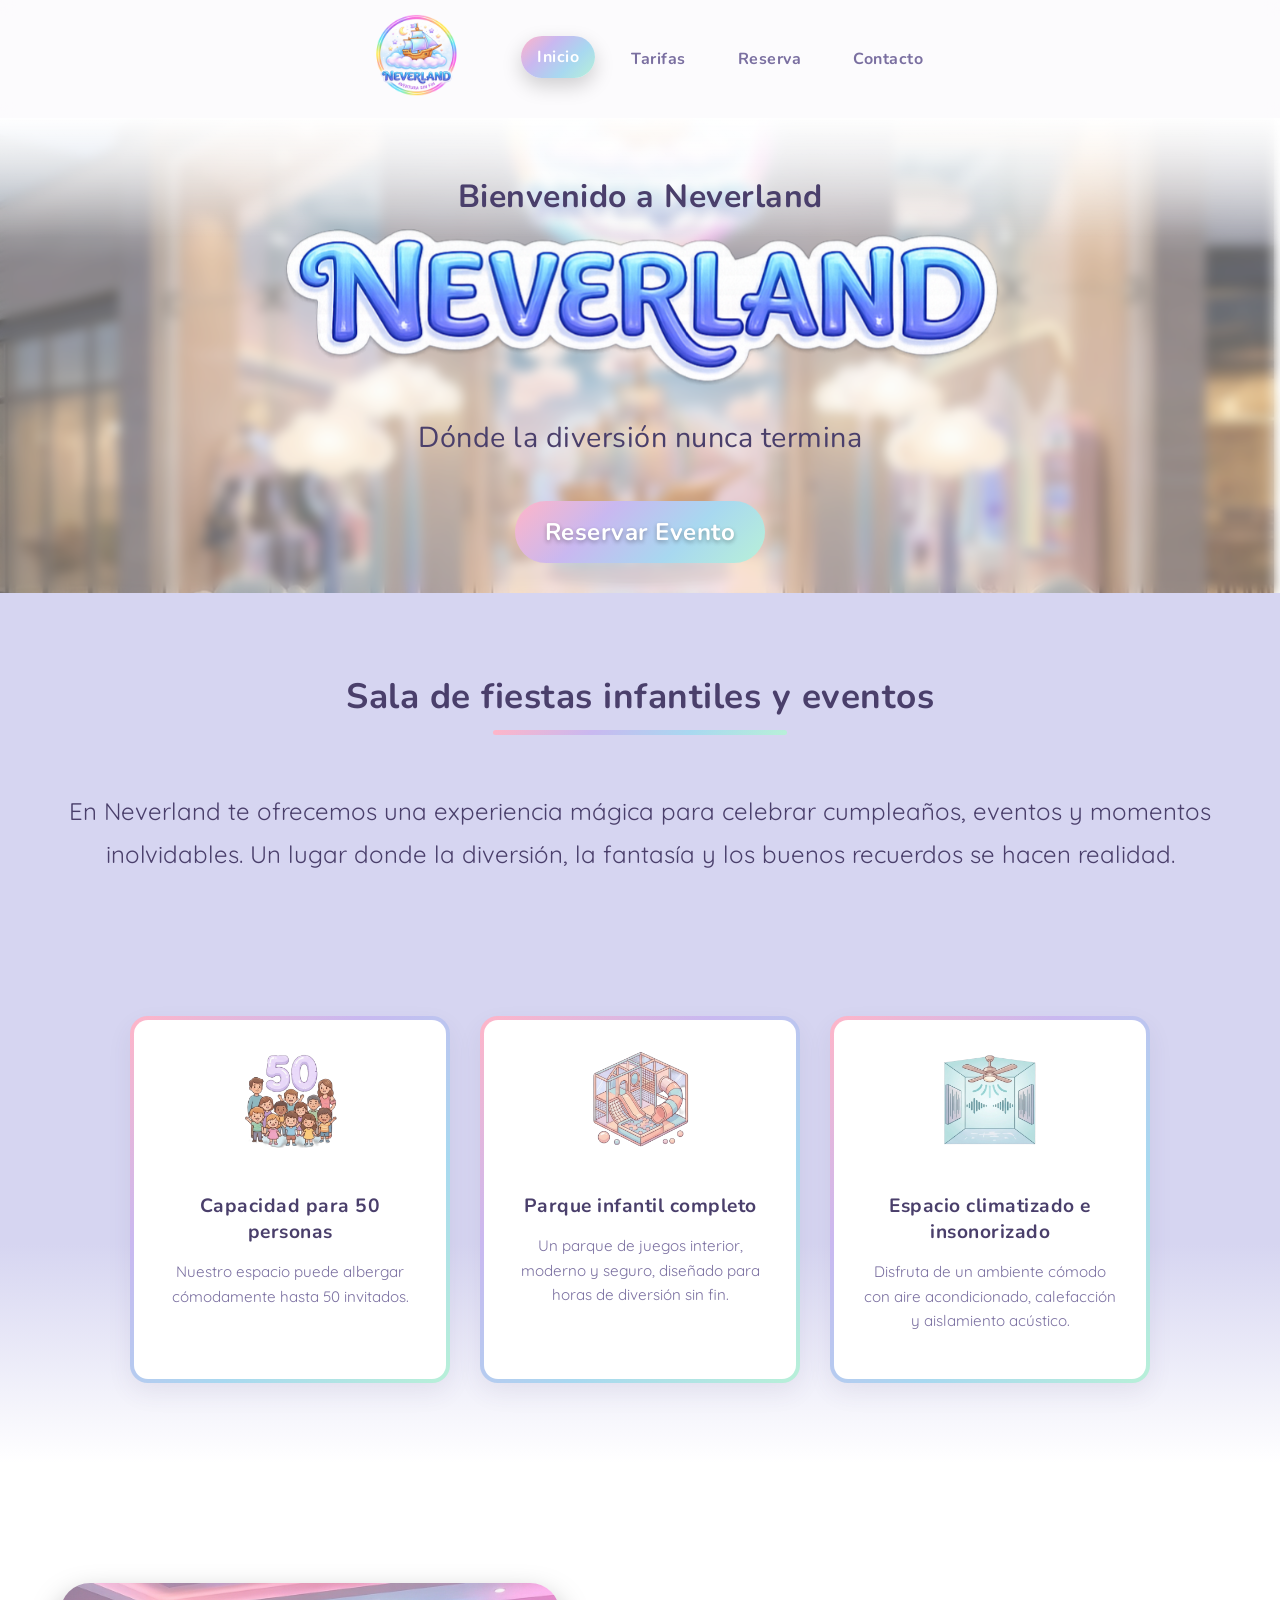
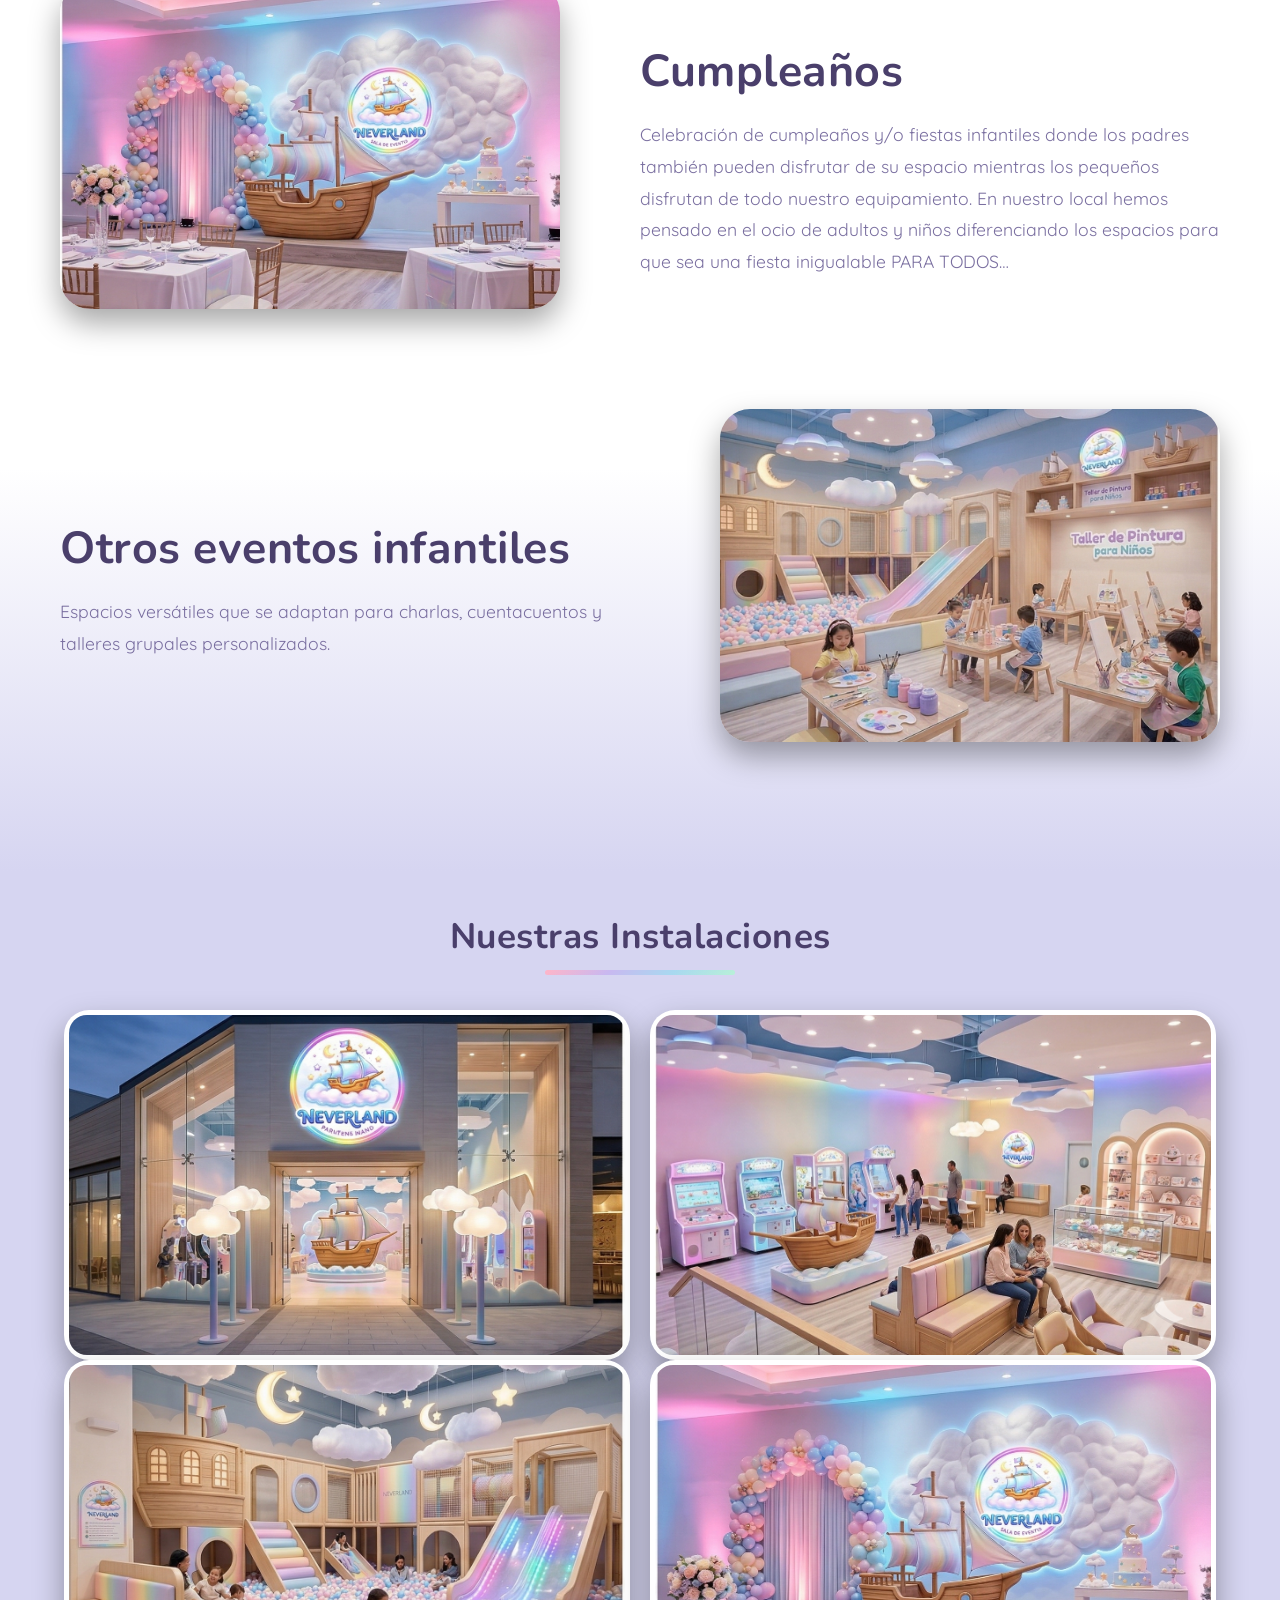
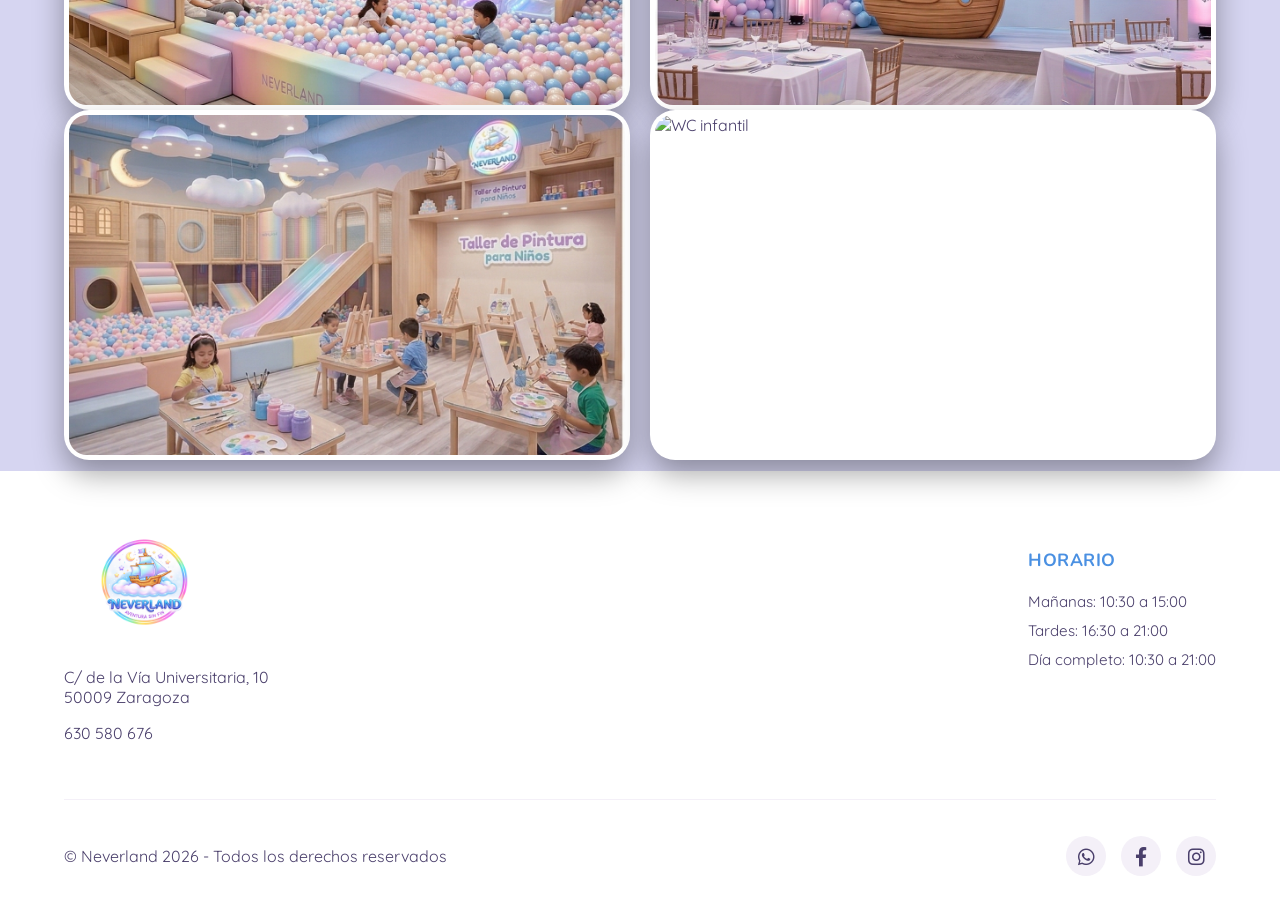
==== commit 7adce7a2: "Se corrigen errores semánticos" ====
--- a/Lenguaje_de_Marcas/Web/index.html
+++ b/Lenguaje_de_Marcas/Web/index.html
@@ -4,15 +4,15 @@
 <head>
     <meta charset="UTF-8">
     <meta name="viewport" content="width=device-width, initial-scale=1" />
-    <title>Neverland | Sala de enventos y fiestas infantiles en Zaragoza</title>
+    <title>Neverland | Sala de eventos y fiestas infantiles en Zaragoza</title>
     <link rel="stylesheet" href="styles.css" />
     <link rel="stylesheet" href="https://cdnjs.cloudflare.com/ajax/libs/font-awesome/6.0.0/css/all.min.css">
 </head>
 
 <body>
-    <header class="topbar">
-        <div class="brand">
-            <img class="brand__logo" src="img/Neverland_SinFondo.png" alt="Neverland Sala de Eventos Logo" />
+    <header class="header">
+        <div class="header-brand">
+            <img class="header-logo" src="img/Neverland_SinFondo.png" alt="Neverland Sala de Eventos Logo" />
         </div>
         <nav class="nav">
             <a href="index.html" class="active">Inicio</a>
@@ -25,18 +25,17 @@
     <main>
         <section class="hero">
             <div class="hero-content">
-                <h1>Bienvenido a <span class="sr-only">Neverland</span></h1>
+                <h1>Bienvenido a Neverland</h1>
                 <img src="img/Neverland_Tipografía.PNG" alt="Neverland">
                 <h2>Dónde la diversión nunca termina</h2>
                 <a href="reserva.html" class="btn-primary"><span>Reservar Evento</span></a>
             </div>
         </section>
 
-        <section class="content-container">
+        <section class="section-intro">
             <h2>Sala de fiestas infantiles y eventos</h2>
             <p>En Neverland te ofrecemos una experiencia mágica para celebrar cumpleaños, eventos y momentos
-                inolvidables.
-                Un lugar donde la diversión, la fantasía y los buenos recuerdos se hacen realidad.
+                inolvidables. Un lugar donde la diversión, la fantasía y los buenos recuerdos se hacen realidad.
             </p>
         </section>
 
@@ -44,7 +43,7 @@
             <div class="card">
                 <img src="img/50_personas.PNG" alt="Icono capacidad">
                 <h3>Capacidad para 50 personas</h3>
-                <p>Nuestro espacio puede albergar comodamente hasta 50 invitados.</p>
+                <p>Nuestro espacio puede albergar cómodamente hasta 50 invitados.</p>
             </div>
             <div class="card">
                 <img src="img/Parque.PNG" alt="Parque Infantil Completo">
@@ -59,7 +58,7 @@
         </section>
 
         <section class="services">
-            <article class="cumpleaños">
+            <article class="birthday-section">
                 <img src="img/Foto_Salón.png" alt="Nuestro salón">
                 <div class="article-text">
                     <h3>Cumpleaños</h3>
@@ -67,12 +66,11 @@
                         espacio mientras los pequeños disfrutan de todo nuestro equipamiento. En nuestro local hemos
                         pensado
                         en el ocio de adultos y niños diferenciando los espacios para que sea una fiesta inigualable
-                        PARA
-                        TODOS…
+                        PARA TODOS…
                     </p>
                 </div>
             </article>
-            <article class="talleres">
+            <article class="workshops">
                 <img src="img/Taller_Pintura.png" alt="Talleres Infantiles">
                 <div class="article-text">
                     <h3>Otros eventos infantiles</h3>
@@ -82,39 +80,39 @@
             </article>
         </section>
 
-        <h2 id="fotos" class="galery-title"> Nuestras Instalaciones</h2>
-
-        <section class="galery">
-            <article class="fachada">
-                <img src="img/Foto_Fachada.png" alt="Fachada">
-            </article>
-            <article class="arcade">
-                <img src="img/Foto_Arcade.PNG" alt="Espacio de juegos arcade">
-            </article>
-            <article class="parque">
-                <img src="img/Foto_Parque.png" alt="Parque de bolas">
-            </article>
-            <article class="salon">
-                <img src="img/Foto_Salón.png" alt="Nuestro salón">
-            </article>
-            <article class="taller">
-                <img src="img/Taller_Pintura.png" alt="Taller de pintura">
-            </article>
-            <article class="baños">
-                <img src="img/Baño_Niños.png" alt="WC infantil">
-            </article>
+        <section class="gallery-section">
+            <h2 id="fotos" class="gallery-title">Nuestras Instalaciones</h2>
+            <div class="gallery">
+                <article class="facade">
+                    <img src="img/Foto_Fachada.png" alt="Fachada">
+                </article>
+                <article class="arcade">
+                    <img src="img/Foto_Arcade.PNG" alt="Espacio de juegos arcade">
+                </article>
+                <article class="playground">
+                    <img src="img/Foto_Parque.png" alt="Parque de bolas">
+                </article>
+                <article class="hall">
+                    <img src="img/Foto_Salón.png" alt="Nuestro salón">
+                </article>
+                <article class="workshop">
+                    <img src="img/Taller_Pintura.png" alt="Taller de pintura">
+                </article>
+                <article class="bathrooms">
+                    <img src="img/Baño_Niños.png" alt="WC infantil">
+                </article>
+            </div>
         </section>
     </main>
 
     <footer class="main-footer">
         <div class="footer-top">
-            <div class="footer-column brand-info">
+            <div class="footer-column footer-brand">
                 <img src="img/Neverland_SinFondo.png" alt="Neverland Logo" class="footer-logo">
                 <p>C/ de la Vía Universitaria, 10<br>50009 Zaragoza</p>
-                <p class="phone">630 580 676</p>
+                <p class="footer-phone">630 580 676</p>
             </div>
-
-            <div class="footer-column schedule">
+            <div class="footer-column footer-schedule">
                 <h3>HORARIO</h3>
                 <ul>
                     <li>Mañanas: 10:30 a 15:00</li>
@@ -123,26 +121,23 @@
                 </ul>
             </div>
         </div>
-
         <div class="footer-bottom">
-            <div class="legal-links">
+            <div class="footer-legal">
                 <p>&copy; Neverland 2026 - Todos los derechos reservados</p>
             </div>
-            <div class="social-icons">
-                <div class="social-links">
-                    <a href="https://wa.me/34123456789" target="_blank" class="social-icon whatsapp"
-                        aria-label="WhatsApp de Neverland">
-                        <i class="fa-brands fa-whatsapp"></i>
-                    </a>
-                    <a href="https://facebook.com/neverlandzaragoza" target="_blank" class="social-icon facebook"
-                        aria-label="Facebook de Neverland">
-                        <i class="fa-brands fa-facebook-f"></i>
-                    </a>
-                    <a href="https://instagram.com/neverlandzaragoza" target="_blank" class="social-icon instagram"
-                        aria-label="Instagram de Neverland">
-                        <i class="fa-brands fa-instagram"></i>
-                    </a>
-                </div>
+            <div class="social-links">
+                <a href="https://wa.me/34630580676" target="_blank" class="social-icon"
+                    aria-label="WhatsApp de Neverland">
+                    <i class="fa-brands fa-whatsapp"></i>
+                </a>
+                <a href="https://facebook.com/neverlandzaragoza" target="_blank" class="social-icon"
+                    aria-label="Facebook de Neverland">
+                    <i class="fa-brands fa-facebook-f"></i>
+                </a>
+                <a href="https://instagram.com/neverlandzaragoza" target="_blank" class="social-icon"
+                    aria-label="Instagram de Neverland">
+                    <i class="fa-brands fa-instagram"></i>
+                </a>
             </div>
         </div>
     </footer>
--- a/Lenguaje_de_Marcas/Web/styles.css
+++ b/Lenguaje_de_Marcas/Web/styles.css
@@ -25,7 +25,11 @@
     background-color: var(--bg-soft);
 }
 
-h1, h2, h3, .nav a, .btn-primary {
+h1,
+h2,
+h3,
+.nav a,
+.btn-primary {
     font-family: 'Nunito', Arial, sans-serif;
     letter-spacing: 0.5px;
     font-weight: bold;
@@ -36,7 +40,18 @@
     text-decoration: none;
 }
 
-.topbar {
+.sr-only {
+    position: absolute;
+    width: 1px;
+    height: 1px;
+    padding: 0;
+    overflow: hidden;
+    clip: rect(0, 0, 0, 0);
+    white-space: nowrap;
+    border: 0;
+}
+
+.header {
     position: sticky;
     top: 0;
     z-index: 100;
@@ -51,7 +66,7 @@
     gap: 30px;
 }
 
-.brand__logo {
+.header-logo {
     width: 150px;
     height: auto;
     opacity: 0;
@@ -89,7 +104,7 @@
     justify-content: center;
     text-align: center;
     padding: 30px 20px;
-    background-image: linear-gradient(to bottom, rgba(255, 255, 255, 1) 0%, rgba(255, 255, 255, 0.8) 2%, rgba(255, 255, 255, 0) 30%), url("img/Foto_Fachada.png"); 
+    background-image: linear-gradient(to bottom, rgba(255, 255, 255, 1) 0%, rgba(255, 255, 255, 0.8) 2%, rgba(255, 255, 255, 0) 30%), url("img/Foto_Fachada.png");
     background-size: cover;
     background-position: center;
 }
@@ -111,7 +126,7 @@
     left: 0;
     width: 100%;
     height: 120px;
-    background: linear-gradient(to bottom, rgba(255,255,255,0.8) 0%, transparent 100%);
+    background: linear-gradient(to bottom, rgba(255, 255, 255, 0.8) 0%, transparent 100%);
     z-index: 1;
 }
 
@@ -120,7 +135,7 @@
     z-index: 2;
 }
 
-.hero-content > * {
+.hero-content>* {
     opacity: 0;
     animation: fadeInUp 0.8s ease-out forwards;
 }
@@ -131,8 +146,8 @@
     animation-delay: 0.2s;
 }
 
-.hero-content img { 
-    animation-delay: 0.4s; 
+.hero-content img {
+    animation-delay: 0.4s;
     max-width: 80%;
     height: auto;
 }
@@ -145,7 +160,7 @@
 
 .hero-content p {
     animation-delay: 0.6s;
-}    
+}
 
 .btn-primary {
     display: inline-block;
@@ -162,7 +177,7 @@
     font-size: 24px;
     font-weight: 700;
     color: var(--white);
-    text-shadow: 0 2px 4px rgba(0,0,0,0.3);
+    text-shadow: 0 2px 4px rgba(0, 0, 0, 0.3);
 }
 
 .btn-primary:hover {
@@ -170,7 +185,7 @@
     box-shadow: 0 10px 20px rgba(0, 0, 0, 0.2);
 }
 
-.content-container {
+.section-intro {
     max-width: 100%;
     margin: 0;
     padding: 50px 20px 120px;
@@ -178,7 +193,7 @@
     text-align: center;
 }
 
-.content-container h2 {
+.section-intro h2 {
     color: var(--text);
     font-size: 2.2rem;
     margin-bottom: 40px;
@@ -186,7 +201,7 @@
     display: inline-block;
 }
 
-.content-container h2::after {
+.section-intro h2::after {
     content: "";
     position: absolute;
     bottom: -15px;
@@ -197,7 +212,7 @@
     border-radius: 50px;
 }
 
-.content-container p {
+.section-intro p {
     color: var(--text);
     font-size: 1.5rem;
     line-height: 1.8;
@@ -209,10 +224,10 @@
     flex-wrap: wrap;
     justify-content: center;
     gap: 30px;
-    padding: 100px 20px 80px 20px; 
+    padding: 100px 20px 80px 20px;
     background: linear-gradient(to bottom, var(--purple) 0%, var(--purple) 60%, var(--white) 100%);
-    margin-top: -105px; 
-    border-top: 1px solid var(--purple); 
+    margin-top: -105px;
+    border-top: 1px solid var(--purple);
     position: relative;
     z-index: 10;
 }
@@ -222,7 +237,7 @@
     padding: 30px;
     width: 320px;
     text-align: center;
-    box-shadow: 0 10px 25px rgba(74, 63, 107, 0.08); 
+    box-shadow: 0 10px 25px rgba(74, 63, 107, 0.08);
     border: 4px solid transparent;
     background-image: linear-gradient(white, white), var(--gradient);
     background-origin: border-box;
@@ -258,12 +273,12 @@
     line-height: 1.6;
 }
 
-section.cards + section {
+section.cards+section {
     padding-top: 80px;
     background-color: var(--white);
 }
 
-section > article {
+section>article {
     display: flex;
     align-items: center;
     justify-content: center;
@@ -274,8 +289,8 @@
     width: 100%;
 }
 
-section > article.cumpleaños {
-    margin-top: 20px; 
+section>article.birthday-section {
+    margin-top: 20px;
 }
 
 .article-text {
@@ -295,11 +310,12 @@
     color: var(--text2);
 }
 
-section > article:nth-child(even) {
+section>article:nth-child(even) {
     flex-direction: row-reverse;
 }
 
-.cumpleaños img, .talleres img {
+.birthday-section img,
+.workshops img {
     width: 500px;
     height: auto;
     border-radius: 30px;
@@ -308,31 +324,26 @@
 
 .services {
     background: linear-gradient(to bottom, var(--white) 0%, var(--white) 60%, var(--purple) 100%);
-    padding: 100px 0 50px 0; 
-    width: 100%;
-}
-
-.galery {
-    display: grid;
-    grid-template-columns: repeat(auto-fit, minmax(450px, 1fr)); 
-    gap: 0 20px;
-    padding: 10px 5vw; 
-    width: 100%;
+    padding: 100px 0 50px 0;
+    width: 100%;
+}
+
+.gallery-section {
     background: var(--purple);
-}
-
-.galery-title {
+    width: 100%;
+}
+
+.gallery-title {
     text-align: center;
     font-size: 2.2rem;
-    background: var(--purple);
     margin: 0;
     padding: 40px 20px;
-    position: relative; 
-    display: block; 
-    color: var(--text);
-}
-
-.galery-title::after {
+    position: relative;
+    display: block;
+    color: var(--text);
+}
+
+.gallery-title::after {
     content: "";
     position: absolute;
     bottom: 25px;
@@ -344,23 +355,31 @@
     border-radius: 50px;
 }
 
-.galery article {
+.gallery {
+    display: grid;
+    grid-template-columns: repeat(auto-fit, minmax(450px, 1fr));
+    gap: 0 20px;
+    padding: 10px 5vw;
+    width: 100%;
+}
+
+.gallery article {
     background: var(--white);
     padding: 5px;
     border-radius: 25px;
     box-shadow: var(--shadow);
-    height: 350px; 
-    cursor: default; 
-    transition: box-shadow 0.3s ease; 
+    height: 350px;
+    cursor: default;
+    transition: box-shadow 0.3s ease;
     position: relative;
     z-index: 1;
 }
 
-.galery img {
+.gallery img {
     width: 100%;
     height: 100%;
     object-fit: cover;
-    border-radius: 18px; 
+    border-radius: 18px;
     display: block;
 }
 
@@ -384,7 +403,7 @@
     margin-bottom: 10px;
 }
 
-.footer-column h3 {
+.footer-schedule h3 {
     font-size: 1.1rem;
     margin-bottom: 20px;
     color: var(--blue);
@@ -433,30 +452,247 @@
     transform: translateY(-3px);
 }
 
+.price-card dl {
+    margin: 10px 0 0;
+    text-align: center;
+}
+
+.price-card dt {
+    font-size: 0.9rem;
+    color: var(--text2);
+    margin-top: 10px;
+}
+
+.price-card dd {
+    font-size: 1.4rem;
+    font-weight: bold;
+    color: var(--text);
+    margin: 0;
+}
+
+.price-time {
+    font-size: 1rem;
+    color: var(--text2);
+    margin: 5px 0 10px;
+    text-align: center;
+}
+
+.price-note {
+    font-size: 1.1rem;
+}
+
+.booking-section {
+    padding: 40px 20px 80px;
+    background: linear-gradient(to bottom, var(--purple) 0%, var(--white) 100%);
+    display: flex;
+    justify-content: center;
+}
+
+.booking-wrapper {
+    display: grid;
+    grid-template-columns: 1fr 2fr;
+    gap: 40px;
+    max-width: 1000px;
+    width: 100%;
+}
+
+.booking-info {
+    display: flex;
+    flex-direction: column;
+    gap: 20px;
+}
+
+.info-item {
+    background: var(--white);
+    padding: 20px;
+    border-radius: var(--r);
+    text-align: center;
+    box-shadow: var(--shadow);
+}
+
+.info-item i {
+    font-size: 2rem;
+    color: var(--blue);
+    margin-bottom: 10px;
+}
+
+.booking-form {
+    background: var(--white);
+    padding: 40px;
+    border-radius: var(--r);
+    box-shadow: var(--shadow);
+    border: 4px solid transparent;
+    background-image: linear-gradient(white, white), var(--gradient);
+    background-origin: border-box;
+    background-clip: padding-box, border-box;
+}
+
+.form-group {
+    margin-bottom: 20px;
+}
+
+.form-group label {
+    display: block;
+    font-weight: bold;
+    margin-bottom: 8px;
+    color: var(--text);
+}
+
+.form-group input,
+.form-group select,
+.form-group textarea {
+    width: 100%;
+    padding: 12px;
+    border: 2px solid var(--bg-soft);
+    border-radius: 12px;
+    font-family: 'Quicksand', sans-serif;
+    font-size: 1rem;
+    transition: border-color 0.3s;
+}
+
+.form-group input:focus {
+    outline: none;
+    border-color: var(--pink);
+}
+
+.booking-form .btn-primary {
+    width: 100%;
+    border: none;
+    cursor: pointer;
+}
+
+.contact-section {
+    background: linear-gradient(to bottom, var(--purple) 0%, var(--purple) 50%, var(--bg-soft) 100%);
+    padding: 20px 20px 100px;
+    margin-top: -105px;
+    position: relative;
+    z-index: 10;
+}
+
+.contact-layout {
+    display: flex;
+    flex-wrap: wrap;
+    max-width: 1100px;
+    margin: 0 auto;
+    background: var(--white);
+    border-radius: var(--r);
+    overflow: hidden;
+    box-shadow: var(--shadow);
+    border: 4px solid transparent;
+    background-image: linear-gradient(white, white), var(--gradient);
+    background-origin: border-box;
+    background-clip: padding-box, border-box;
+}
+
+.contact-details {
+    flex: 1;
+    padding: 50px;
+    display: flex;
+    flex-direction: column;
+    gap: 35px;
+    min-width: 320px;
+}
+
+.contact-row {
+    display: flex;
+    align-items: center;
+    gap: 20px;
+}
+
+.contact-row i {
+    font-size: 1.8rem;
+    color: var(--blue);
+    background: var(--bg-soft);
+    padding: 15px;
+    border-radius: 50%;
+    width: 60px;
+    height: 60px;
+    display: flex;
+    align-items: center;
+    justify-content: center;
+    flex-shrink: 0;
+}
+
+.text-group h3 {
+    margin: 0 0 5px 0;
+    font-size: 1.2rem;
+    color: var(--text);
+    font-family: 'Nunito', sans-serif;
+}
+
+.text-group p {
+    margin: 0;
+    color: var(--text2);
+    font-size: 1.05rem;
+    line-height: 1.4;
+}
+
+.map-container {
+    flex: 1;
+    min-width: 400px;
+    min-height: 450px;
+    background: #f0f0f0;
+}
+
 @media (max-width: 768px) {
-    .topbar {
+    .header {
         flex-direction: column;
         gap: 15px;
     }
+
     .nav {
         gap: 5px;
         font-size: 0.8rem;
     }
+
     .nav a {
         padding: 8px 12px;
     }
-    section > article {
+
+    section>article {
         flex-direction: column !important;
         text-align: center;
     }
+
     .article-text h3 {
         font-size: 2rem;
     }
-    .cumpleaños img, .talleres img {
+
+    .birthday-section img,
+    .workshops img {
         width: 100%;
     }
-    .galery {
+
+    .gallery {
         grid-template-columns: 1fr;
+    }
+
+    .booking-wrapper {
+        grid-template-columns: 1fr;
+    }
+
+    .booking-info {
+        order: 2;
+    }
+
+    .contact-section {
+        margin-top: -60px;
+        padding-bottom: 40px;
+    }
+
+    .contact-details {
+        padding: 30px 20px;
+    }
+
+    .map-container {
+        min-width: 100%;
+        height: 300px;
+    }
+
+    .contact-row i {
+        width: 50px;
+        height: 50px;
+        font-size: 1.4rem;
     }
 }
 
@@ -465,6 +701,7 @@
         opacity: 0;
         transform: translateY(25px);
     }
+
     to {
         opacity: 1;
         transform: translateY(0);
@@ -476,6 +713,7 @@
         opacity: 0;
         transform: scale(0);
     }
+
     to {
         opacity: 1;
         transform: scale(1);
